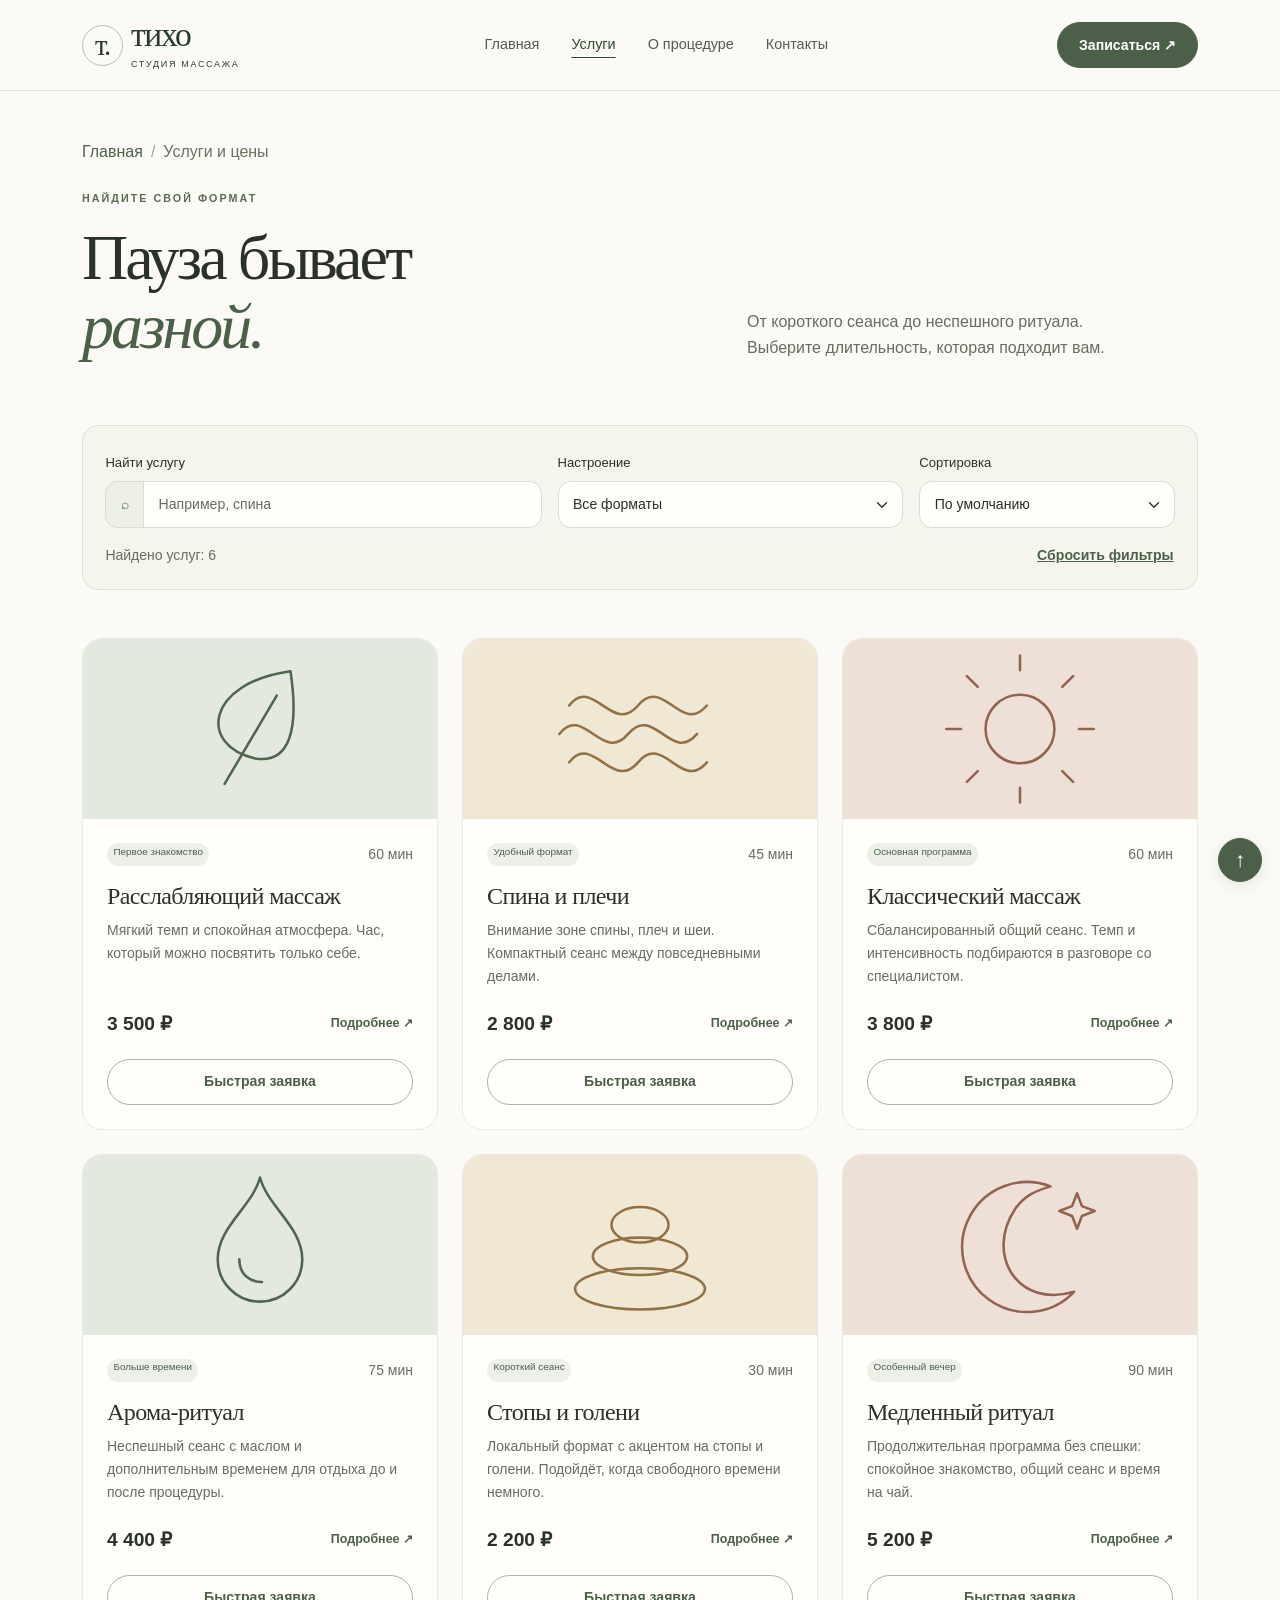
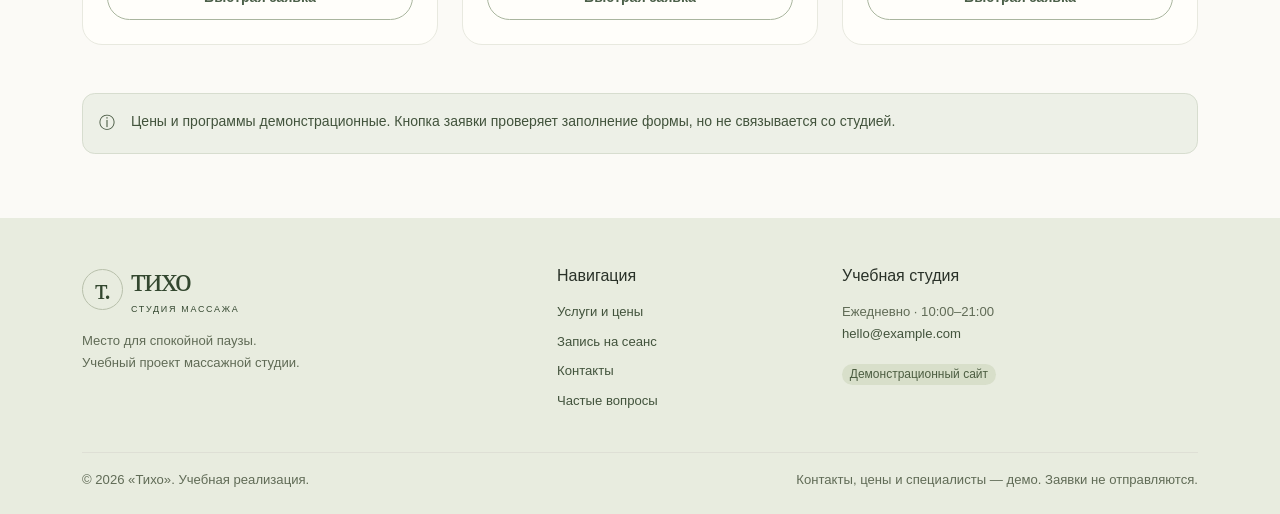
==== catalog.html @ 3da728df "first" ====
<!doctype html>
<html lang="ru" data-bs-theme="light">
  <head>
    <meta charset="utf-8">
    <meta name="viewport" content="width=device-width, initial-scale=1">
    <meta
      name="description"
      content="Каталог массажной студии Тихо: шесть программ, поиск, фильтрация и сортировка по цене и продолжительности."
    >
    <meta name="theme-color" content="#4c6049">
    <title>Услуги и цены — Тихо</title>
    <link rel="icon" href="images/favicon.svg" type="image/svg+xml">
    <link rel="stylesheet" href="vendor/bootstrap/css/bootstrap.min.css">
    <link rel="stylesheet" href="css/custom.css">
    <script src="vendor/bootstrap/js/bootstrap.bundle.min.js" defer></script>
    <script src="js/data.js" defer></script>
    <script src="js/main.js" defer></script>
  </head>
  <body id="top">
    <a class="visually-hidden-focusable skip-link" href="#main">Перейти к содержимому</a>
    <header class="site-header sticky-top">
      <nav class="navbar navbar-expand-lg py-3" aria-label="Основная навигация">
        <div class="container">
          <a
            class="navbar-brand d-flex align-items-center gap-2"
            href="index.html"
            aria-label="Тихо — главная"
          >
            <span class="brand-mark" aria-hidden="true">т.</span><span>тихо<span class="brand-subtitle">студия массажа</span></span>
          </a>
          <button
            class="navbar-toggler"
            type="button"
            data-bs-toggle="collapse"
            data-bs-target="#mainNav"
            aria-controls="mainNav"
            aria-expanded="false"
            aria-label="Открыть меню"
          >
            <span class="navbar-toggler-icon"></span>
          </button>
          <div class="collapse navbar-collapse" id="mainNav">
            <ul class="navbar-nav mx-lg-auto gap-lg-3">
              <li class="nav-item">
                <a class="nav-link" href="index.html">Главная</a>
              </li>
              <li class="nav-item">
                <a class="nav-link active" href="catalog.html" aria-current="page">Услуги</a>
              </li>
              <li class="nav-item">
                <a class="nav-link" href="product.html">О процедуре</a>
              </li>
              <li class="nav-item">
                <a class="nav-link" href="contacts.html">Контакты</a>
              </li>
            </ul>
            <a class="btn btn-primary mt-3 mt-lg-0" href="order.html">
              Записаться <span aria-hidden="true">↗</span>
            </a>
          </div>
        </div>
      </nav>
    </header>
    <main id="main">
      <section class="page-intro">
        <div class="container">
          <nav aria-label="Хлебные крошки">
            <ol class="breadcrumb small mb-4">
              <li class="breadcrumb-item">
                <a href="index.html">Главная</a>
              </li>
              <li class="breadcrumb-item active" aria-current="page">Услуги и цены</li>
            </ol>
          </nav>
          <p class="eyebrow">Найдите свой формат</p>
          <div class="row g-4 align-items-end">
            <div class="col-12 col-lg-7">
              <h1 class="editorial-title display-3">Пауза бывает<br><em>разной.</em></h1>
            </div>
            <div class="col-12 col-lg-5">
              <p class="text-body-secondary mb-2">
                От короткого сеанса до неспешного ритуала.<br>Выберите длительность, которая подходит вам.
              </p>
            </div>
          </div>
        </div>
      </section>
      <section class="pb-5">
        <div class="container">
          <div class="catalog-toolbar mb-5">
            <div class="row g-3 align-items-end">
              <div class="col-12 col-lg-5">
                <label for="serviceSearch" class="form-label small">Найти услугу</label>
                <div class="input-group">
                  <span class="input-group-text" aria-hidden="true">⌕</span>
                  <input
                    type="search"
                    class="form-control"
                    id="serviceSearch"
                    placeholder="Например, спина"
                    autocomplete="off"
                  >
                </div>
              </div>
              <div class="col-12 col-md-7 col-lg-4">
                <label for="categoryFilter" class="form-label small">Настроение</label>
                <select class="form-select" id="categoryFilter">
                  <option value="all">Все форматы</option>
                  <option value="relax">Для отдыха</option>
                  <option value="office">После рабочего дня</option>
                  <option value="active">В своём ритме</option>
                </select>
              </div>
              <div class="col-12 col-md-5 col-lg-3">
                <label for="sortServices" class="form-label small">Сортировка</label>
                <select class="form-select" id="sortServices">
                  <option value="default">По умолчанию</option>
                  <option value="price">Сначала дешевле</option>
                  <option value="duration">Сначала короче</option>
                </select>
              </div>
            </div>
            <div class="d-flex justify-content-between align-items-center gap-3 mt-3">
              <p class="small text-body-secondary mb-0" id="serviceCount" role="status">Найдено услуг: 6</p>
              <button class="btn btn-link btn-sm p-0" id="resetFilters" type="button">
                Сбросить фильтры
              </button>
            </div>
          </div>
          <h2 class="visually-hidden">Каталог услуг</h2>
          <div class="row g-4" id="serviceGrid">
            <div
              class="col-12 col-md-6 col-lg-4 service-item"
              data-category="relax"
              data-service-id="relax"
            >
              <article class="card service-card h-100">
                <a
                  class="service-image-link"
                  href="product.html?service=relax"
                  tabindex="-1"
                  aria-hidden="true"
                >
                  <img
                    class="card-img-top service-image"
                    src="images/relax.svg"
                    alt=""
                    width="240"
                    height="200"
                    loading="lazy"
                  >
                </a>
                <div class="card-body d-flex flex-column p-4">
                  <div class="d-flex justify-content-between gap-2 mb-3">
                    <span class="badge rounded-pill badge-soft">Первое знакомство</span><span class="small text-body-secondary">60 мин</span>
                  </div>
                  <h3 class="card-title h4">Расслабляющий массаж</h3>
                  <p class="card-text text-body-secondary small flex-grow-1">
                    Мягкий темп и спокойная атмосфера. Час, который можно посвятить только себе.
                  </p>
                  <div class="d-flex align-items-center justify-content-between gap-2 mt-2">
                    <span class="price">3 500 ₽</span>
                    <a class="service-more" href="product.html?service=relax">
                      Подробнее <span aria-hidden="true">↗</span><span class="visually-hidden">: Расслабляющий массаж</span>
                    </a>
                  </div>
                  <button
                    class="btn btn-outline-primary mt-4 w-100"
                    data-bs-toggle="modal"
                    data-bs-target="#quickBookingModal"
                    data-service="relax"
                    type="button"
                  >
                    Быстрая заявка
                  </button>
                </div>
              </article>
            </div>
            <div
              class="col-12 col-md-6 col-lg-4 service-item"
              data-category="office"
              data-service-id="back"
            >
              <article class="card service-card h-100">
                <a
                  class="service-image-link"
                  href="product.html?service=back"
                  tabindex="-1"
                  aria-hidden="true"
                >
                  <img
                    class="card-img-top service-image"
                    src="images/back.svg"
                    alt=""
                    width="240"
                    height="200"
                    loading="lazy"
                  >
                </a>
                <div class="card-body d-flex flex-column p-4">
                  <div class="d-flex justify-content-between gap-2 mb-3">
                    <span class="badge rounded-pill badge-soft">Удобный формат</span><span class="small text-body-secondary">45 мин</span>
                  </div>
                  <h3 class="card-title h4">Спина и плечи</h3>
                  <p class="card-text text-body-secondary small flex-grow-1">
                    Внимание зоне спины, плеч и шеи. Компактный сеанс между повседневными делами.
                  </p>
                  <div class="d-flex align-items-center justify-content-between gap-2 mt-2">
                    <span class="price">2 800 ₽</span>
                    <a class="service-more" href="product.html?service=back">
                      Подробнее <span aria-hidden="true">↗</span><span class="visually-hidden">: Спина и плечи</span>
                    </a>
                  </div>
                  <button
                    class="btn btn-outline-primary mt-4 w-100"
                    data-bs-toggle="modal"
                    data-bs-target="#quickBookingModal"
                    data-service="back"
                    type="button"
                  >
                    Быстрая заявка
                  </button>
                </div>
              </article>
            </div>
            <div
              class="col-12 col-md-6 col-lg-4 service-item"
              data-category="active"
              data-service-id="classic"
            >
              <article class="card service-card h-100">
                <a
                  class="service-image-link"
                  href="product.html?service=classic"
                  tabindex="-1"
                  aria-hidden="true"
                >
                  <img
                    class="card-img-top service-image"
                    src="images/classic.svg"
                    alt=""
                    width="240"
                    height="200"
                    loading="lazy"
                  >
                </a>
                <div class="card-body d-flex flex-column p-4">
                  <div class="d-flex justify-content-between gap-2 mb-3">
                    <span class="badge rounded-pill badge-soft">Основная программа</span><span class="small text-body-secondary">60 мин</span>
                  </div>
                  <h3 class="card-title h4">Классический массаж</h3>
                  <p class="card-text text-body-secondary small flex-grow-1">
                    Сбалансированный общий сеанс. Темп и интенсивность подбираются в разговоре со
                    специалистом.
                  </p>
                  <div class="d-flex align-items-center justify-content-between gap-2 mt-2">
                    <span class="price">3 800 ₽</span>
                    <a class="service-more" href="product.html?service=classic">
                      Подробнее <span aria-hidden="true">↗</span><span class="visually-hidden">: Классический массаж</span>
                    </a>
                  </div>
                  <button
                    class="btn btn-outline-primary mt-4 w-100"
                    data-bs-toggle="modal"
                    data-bs-target="#quickBookingModal"
                    data-service="classic"
                    type="button"
                  >
                    Быстрая заявка
                  </button>
                </div>
              </article>
            </div>
            <div
              class="col-12 col-md-6 col-lg-4 service-item"
              data-category="relax"
              data-service-id="aroma"
            >
              <article class="card service-card h-100">
                <a
                  class="service-image-link"
                  href="product.html?service=aroma"
                  tabindex="-1"
                  aria-hidden="true"
                >
                  <img
                    class="card-img-top service-image"
                    src="images/aroma.svg"
                    alt=""
                    width="240"
                    height="200"
                    loading="lazy"
                  >
                </a>
                <div class="card-body d-flex flex-column p-4">
                  <div class="d-flex justify-content-between gap-2 mb-3">
                    <span class="badge rounded-pill badge-soft">Больше времени</span><span class="small text-body-secondary">75 мин</span>
                  </div>
                  <h3 class="card-title h4">Арома-ритуал</h3>
                  <p class="card-text text-body-secondary small flex-grow-1">
                    Неспешный сеанс с маслом и дополнительным временем для отдыха до и после процедуры.
                  </p>
                  <div class="d-flex align-items-center justify-content-between gap-2 mt-2">
                    <span class="price">4 400 ₽</span>
                    <a class="service-more" href="product.html?service=aroma">
                      Подробнее <span aria-hidden="true">↗</span><span class="visually-hidden">: Арома-ритуал</span>
                    </a>
                  </div>
                  <button
                    class="btn btn-outline-primary mt-4 w-100"
                    data-bs-toggle="modal"
                    data-bs-target="#quickBookingModal"
                    data-service="aroma"
                    type="button"
                  >
                    Быстрая заявка
                  </button>
                </div>
              </article>
            </div>
            <div
              class="col-12 col-md-6 col-lg-4 service-item"
              data-category="active"
              data-service-id="feet"
            >
              <article class="card service-card h-100">
                <a
                  class="service-image-link"
                  href="product.html?service=feet"
                  tabindex="-1"
                  aria-hidden="true"
                >
                  <img
                    class="card-img-top service-image"
                    src="images/feet.svg"
                    alt=""
                    width="240"
                    height="200"
                    loading="lazy"
                  >
                </a>
                <div class="card-body d-flex flex-column p-4">
                  <div class="d-flex justify-content-between gap-2 mb-3">
                    <span class="badge rounded-pill badge-soft">Короткий сеанс</span><span class="small text-body-secondary">30 мин</span>
                  </div>
                  <h3 class="card-title h4">Стопы и голени</h3>
                  <p class="card-text text-body-secondary small flex-grow-1">
                    Локальный формат с акцентом на стопы и голени. Подойдёт, когда свободного времени
                    немного.
                  </p>
                  <div class="d-flex align-items-center justify-content-between gap-2 mt-2">
                    <span class="price">2 200 ₽</span>
                    <a class="service-more" href="product.html?service=feet">
                      Подробнее <span aria-hidden="true">↗</span><span class="visually-hidden">: Стопы и голени</span>
                    </a>
                  </div>
                  <button
                    class="btn btn-outline-primary mt-4 w-100"
                    data-bs-toggle="modal"
                    data-bs-target="#quickBookingModal"
                    data-service="feet"
                    type="button"
                  >
                    Быстрая заявка
                  </button>
                </div>
              </article>
            </div>
            <div
              class="col-12 col-md-6 col-lg-4 service-item"
              data-category="relax"
              data-service-id="slow"
            >
              <article class="card service-card h-100">
                <a
                  class="service-image-link"
                  href="product.html?service=slow"
                  tabindex="-1"
                  aria-hidden="true"
                >
                  <img
                    class="card-img-top service-image"
                    src="images/slow.svg"
                    alt=""
                    width="240"
                    height="200"
                    loading="lazy"
                  >
                </a>
                <div class="card-body d-flex flex-column p-4">
                  <div class="d-flex justify-content-between gap-2 mb-3">
                    <span class="badge rounded-pill badge-soft">Особенный вечер</span><span class="small text-body-secondary">90 мин</span>
                  </div>
                  <h3 class="card-title h4">Медленный ритуал</h3>
                  <p class="card-text text-body-secondary small flex-grow-1">
                    Продолжительная программа без спешки: спокойное знакомство, общий сеанс и время на
                    чай.
                  </p>
                  <div class="d-flex align-items-center justify-content-between gap-2 mt-2">
                    <span class="price">5 200 ₽</span>
                    <a class="service-more" href="product.html?service=slow">
                      Подробнее <span aria-hidden="true">↗</span><span class="visually-hidden">: Медленный ритуал</span>
                    </a>
                  </div>
                  <button
                    class="btn btn-outline-primary mt-4 w-100"
                    data-bs-toggle="modal"
                    data-bs-target="#quickBookingModal"
                    data-service="slow"
                    type="button"
                  >
                    Быстрая заявка
                  </button>
                </div>
              </article>
            </div>
          </div>
          <div class="alert alert-light border mt-4" id="emptyResults" role="status" hidden>
            По вашему запросу ничего не найдено. Попробуйте другое название или сбросьте фильтры.
          </div>
          <div class="alert alert-info d-flex gap-3 mt-5 align-items-start" role="note">
            <span aria-hidden="true">ⓘ</span>
            <p class="mb-0 small">
              Цены и программы демонстрационные. Кнопка заявки проверяет заполнение формы, но не
              связывается со студией.
            </p>
          </div>
        </div>
      </section>
    </main>
    <footer class="site-footer pt-5 pb-4">
      <div class="container">
        <div class="row g-4 pb-4">
          <div class="col-12 col-lg-5">
            <a
              class="footer-brand d-inline-flex gap-2 align-items-center text-decoration-none"
              href="index.html"
            >
              <span class="brand-mark" aria-hidden="true">т.</span><span>тихо<span class="brand-subtitle">студия массажа</span></span>
            </a>
            <p class="mt-3 mb-0 footer-note">
              Место для спокойной паузы.<br>Учебный проект массажной студии.
            </p>
          </div>
          <div class="col-6 col-lg-3">
            <h2 class="h6 mb-3">Навигация</h2>
            <ul class="list-unstyled footer-links">
              <li>
                <a href="catalog.html">Услуги и цены</a>
              </li>
              <li>
                <a href="order.html">Запись на сеанс</a>
              </li>
              <li>
                <a href="contacts.html">Контакты</a>
              </li>
              <li>
                <a href="index.html#faq">Частые вопросы</a>
              </li>
            </ul>
          </div>
          <div class="col-6 col-lg-4">
            <h2 class="h6 mb-3">Учебная студия</h2>
            <p class="footer-note">
              Ежедневно · 10:00–21:00
              <br>
              <a href="mailto:hello@example.com">hello@example.com</a>
            </p>
            <span class="badge rounded-pill footer-badge">Демонстрационный сайт</span>
          </div>
        </div>
        <div class="border-top pt-3 d-flex flex-wrap gap-2 justify-content-between small footer-note">
          <span>© 2026 «Тихо». Учебная реализация.</span><span>Контакты, цены и специалисты — демо. Заявки не отправляются.</span>
        </div>
      </div>
    </footer>
    <a
      class="back-to-top btn btn-primary rounded-circle"
      href="#top"
      aria-label="Вернуться наверх"
      title="Наверх"
    >
      <span aria-hidden="true">↑</span>
    </a>
    <div
      class="modal fade"
      id="quickBookingModal"
      tabindex="-1"
      aria-labelledby="quickModalTitle"
      aria-hidden="true"
    >
      <div class="modal-dialog modal-dialog-centered">
        <div class="modal-content">
          <div class="modal-header border-0 pb-0">
            <div>
              <p class="eyebrow mb-2">Первый шаг</p>
              <h2 class="modal-title fs-3" id="quickModalTitle">Быстрая заявка</h2>
            </div>
            <button type="button" class="btn-close" data-bs-dismiss="modal" aria-label="Закрыть"></button>
          </div>
          <div class="modal-body p-4">
            <p class="text-body-secondary small">
              Учебная форма. Данные проверяются только в браузере и не отправляются.
            </p>
            <form id="quickForm" novalidate>
              <div class="mb-3">
                <label class="form-label" for="quickService">Услуга</label>
                <select class="form-select" id="quickService" name="service" required>
                  <option value="">Выберите услугу</option>
                  <option value="relax">Расслабляющий массаж · 60 мин</option>
                  <option value="back">Спина и плечи · 45 мин</option>
                  <option value="classic">Классический массаж · 60 мин</option>
                  <option value="aroma">Арома-ритуал · 75 мин</option>
                  <option value="feet">Стопы и голени · 30 мин</option>
                  <option value="slow">Медленный ритуал · 90 мин</option>
                </select>
                <div class="invalid-feedback">Выберите услугу.</div>
              </div>
              <div class="mb-3">
                <label class="form-label" for="quickName">Ваше имя</label>
                <input
                  class="form-control"
                  id="quickName"
                  name="name"
                  autocomplete="given-name"
                  minlength="2"
                  maxlength="60"
                  required
                >
                <div class="invalid-feedback">Введите имя от двух символов.</div>
              </div>
              <div class="mb-3">
                <label class="form-label" for="quickPhone">Телефон</label>
                <div class="input-group has-validation">
                  <span class="input-group-text" id="quickPhonePrefix">+7</span>
                  <input
                    class="form-control"
                    id="quickPhone"
                    name="phone"
                    type="tel"
                    inputmode="tel"
                    autocomplete="tel-national"
                    pattern="[0-9 ()-]{10,20}"
                    placeholder="900 123-45-67"
                    aria-describedby="quickPhonePrefix quickPhoneHint"
                    required
                  >
                  <div class="invalid-feedback">Введите 10 цифр номера после +7.</div>
                </div>
                <div class="form-text" id="quickPhoneHint">Можно вводить пробелы, скобки и дефисы.</div>
              </div>
              <div class="form-check mb-4">
                <input
                  class="form-check-input"
                  id="quickAgree"
                  name="agreement"
                  type="checkbox"
                  required
                >
                <label class="form-check-label small" for="quickAgree">
                  Согласен с проверкой данных в учебной форме
                </label>
                <div class="invalid-feedback">Подтвердите согласие.</div>
              </div>
              <button class="btn btn-primary w-100" type="submit">
                Проверить заявку <span aria-hidden="true">↗</span>
              </button>
              <a class="d-block text-center mt-3 small" id="fullBookingLink" href="order.html">
                Выбрать дату и специалиста
              </a>
              <div class="alert alert-success mt-3 mb-0" id="quickSuccess" role="status" hidden></div>
            </form>
          </div>
        </div>
      </div>
    </div>
  </body>
</html>
---- css/custom.css ----
/* Палитра и фирменное оформление. Сетка и поведение компонентов — Bootstrap. */
:root {
  --bs-body-bg: #fbfaf6;
  --bs-body-color: #293128;
  --bs-secondary-color: #666e60;
  --bs-border-color: #dedfd5;
  --bs-link-color: #4c6049;
  --bs-link-color-rgb: 76, 96, 73;
  --bs-link-hover-color: #33472f;
  --bs-link-hover-color-rgb: 51, 71, 47;
  --bs-primary: #4c6049;
  --bs-primary-rgb: 76, 96, 73;
  --bs-border-radius: .8rem;
  --bs-border-radius-lg: 1.25rem;
  --studio-sage: #4c6049;
  --studio-dark: #293b2a;
  --studio-soft: #edf0e7;
  --studio-gold: #b09265;
}
html { scroll-behavior: smooth; }
body { font-family: Arial, Helvetica, sans-serif; line-height: 1.65; }
[hidden] { display: none !important; }
:focus-visible { outline: 3px solid #8d733f; outline-offset: 4px; }
section[id], main[id] { scroll-margin-top: 110px; }
.skip-link { position: fixed; left: 1rem; top: 1rem; z-index: 1100; padding: .7rem 1rem; background: white; }
.site-header { background: rgba(251, 250, 246, .97); border-bottom: 1px solid var(--bs-border-color); }
.navbar { --bs-navbar-active-color: #33472f; --bs-navbar-hover-color: #4c6049; }
.navbar-brand, .footer-brand { color: var(--studio-dark); font: 2.1rem/.85 Georgia, serif; letter-spacing: -.04em; }
.brand-mark { display: grid; place-items: center; width: 41px; height: 41px; border: 1px solid #b8c0ab; border-radius: 50%; font: 1.8rem Georgia, serif; }
.brand-subtitle { display: block; margin-top: .6rem; font: .56rem Arial, sans-serif; letter-spacing: .19em; text-transform: uppercase; }
.navbar .nav-link { font-size: .9rem; font-weight: 500; }
.navbar .nav-link.active { text-decoration: underline; text-underline-offset: .5rem; }
.btn { --bs-btn-border-radius: 100rem; padding: .7rem 1.3rem; font-size: .88rem; font-weight: 600; }
.btn-lg { padding: .95rem 1.65rem; font-size: .95rem; }
.btn-primary {
  --bs-btn-bg: #4c6049; --bs-btn-border-color: #4c6049;
  --bs-btn-hover-bg: #33472f; --bs-btn-hover-border-color: #33472f;
  --bs-btn-active-bg: #293b2a; --bs-btn-active-border-color: #293b2a;
  --bs-btn-disabled-bg: #4c6049; --bs-btn-disabled-border-color: #4c6049;
  --bs-btn-focus-shadow-rgb: 76, 96, 73;
}
.btn-outline-primary {
  --bs-btn-color: #4c6049; --bs-btn-border-color: #a9b59e;
  --bs-btn-hover-color: #fff; --bs-btn-hover-bg: #4c6049; --bs-btn-hover-border-color: #4c6049;
  --bs-btn-active-color: #fff; --bs-btn-active-bg: #33472f; --bs-btn-active-border-color: #33472f;
  --bs-btn-disabled-color: #4c6049; --bs-btn-disabled-border-color: #a9b59e;
  --bs-btn-focus-shadow-rgb: 76, 96, 73;
}
.btn-link { --bs-btn-color: #4c6049; --bs-btn-hover-color: #33472f; }
.editorial-title { font-family: Georgia, 'Times New Roman', serif; font-weight: 400; line-height: 1.08; letter-spacing: -.045em; }
.editorial-title em { color: var(--studio-sage); font-weight: 400; }
.eyebrow { color: #596b51; font-size: .67rem; font-weight: 700; letter-spacing: .19em; text-transform: uppercase; }
.tiny-leaf { display: inline-block; margin-right: .5rem; font-size: 1rem; color: var(--studio-gold); }
.hero-section { padding: 4.5rem 0 5rem; }
.hero-copy { font-size: 1rem; }
.hero-meta { font-size: .76rem; color: #666e60; }
.hero-meta span + span::before { content: '✳'; color: var(--studio-gold); margin-right: 1.5rem; }
.hero-image-wrap { position: relative; padding-left: 1.5rem; }
.studio-picture { display: block; width: 100%; height: 520px; object-fit: cover; object-position: 54% center; border-radius: 240px 240px 1.5rem 1.5rem; }
.image-caption { position: absolute; left: 0; bottom: 2rem; display: flex; align-items: center; gap: 1rem; padding: 1.1rem 1.5rem; border-radius: 1rem; background: #fbfaf6; box-shadow: 0 8px 28px #293b2a12; font-size: .8rem; }
.caption-symbol { font-size: 2rem; color: var(--studio-gold); }
.philosophy-strip { border-top: 1px solid var(--bs-border-color); border-bottom: 1px solid var(--bs-border-color); background: #f2f2eb; color: #5d6656; }
.section-space { padding: 5.5rem 0; }
.service-card { background: #fffefa; border: 1px solid #e8e9df; border-radius: 1.25rem; overflow: hidden; transition: transform .2s ease, box-shadow .2s ease; }
.service-card:hover { transform: translateY(-4px); box-shadow: 0 14px 32px #293b2a0c; }
.service-image-link { display: block; }
.service-image { width: 100%; height: 180px; object-fit: cover; }
.service-card .card-title { font-family: Georgia, serif; font-size: 1.5rem; letter-spacing: -.025em; }
.badge-soft { color: #4c6049; background: #edf0e7; font-size: .62rem; font-weight: 500; }
.price { font: 600 1.2rem Arial, sans-serif; white-space: nowrap; }
.service-more { color: #4c6049; font-size: .78rem; font-weight: 600; text-decoration: none; }
.service-more:hover { text-decoration: underline; text-underline-offset: .3rem; }
.about-section, .faq-section { background: var(--studio-soft); }
.value-row { display: flex; gap: 1.5rem; padding: 1rem 0; border-bottom: 1px solid #d7decd; }
.value-row > span { color: #7b885d; font-size: .8rem; padding-top: .2rem; }
.person-avatar { display: grid; place-items: center; width: 100%; aspect-ratio: 1.3; border-radius: 5rem 5rem 1rem 1rem; background: #ebe7dc; color: #7b806a; font: 2.5rem Georgia, serif; letter-spacing: -.08em; }
.team-person:nth-child(even) .person-avatar { background: #e6ebde; }
.accordion { --bs-accordion-bg: transparent; --bs-accordion-border-color: #d4ddc8; --bs-accordion-active-bg: transparent; --bs-accordion-active-color: #293b2a; --bs-accordion-btn-focus-box-shadow: 0 0 0 .2rem #4c60492b; }
.accordion-button { padding: 1.5rem .1rem; font-size: .95rem; }
.accordion-body { padding: 0 .1rem 1.5rem; font-size: .9rem; }
.booking-banner { background: #f0eade; border-radius: 1.5rem; }
.site-footer { background: #e8ecdf; }
.footer-brand { color: #33472f; }
.footer-note, .footer-links { color: #606b56; font-size: .82rem; }
.footer-links li + li { margin-top: .5rem; }
.footer-links a, .footer-note a { color: #42533c; text-decoration: none; }
.footer-links a:hover, .footer-note a:hover { text-decoration: underline; }
.footer-badge { background: #d8dfca; color: #4d5e42; font-weight: 400; }
.back-to-top { position: fixed; z-index: 1030; right: max(18px, env(safe-area-inset-right)); bottom: max(18px, env(safe-area-inset-bottom)); display: grid; place-items: center; width: 44px; height: 44px; padding: 0; font-size: 1.3rem; box-shadow: 0 4px 16px #293b2a1a; }
.page-intro { padding: 3rem 0 3.5rem; }
.breadcrumb { --bs-breadcrumb-divider-color: #9da690; --bs-breadcrumb-item-active-color: #68735e; }
.breadcrumb a { text-decoration: none; }
.catalog-toolbar { padding: 1.4rem; border: 1px solid var(--bs-border-color); border-radius: 1rem; background: #f5f5ee; }
.form-label { font-size: .82rem; font-weight: 500; }
.form-control, .form-select, .input-group-text { padding: .72rem .9rem; font-size: .88rem; }
.form-control, .form-select { background-color: #fffefa; border-color: #d7ddcf; }
.input-group-text { color: #5a6850; background: #edf0e7; border-color: #d7ddcf; }
.form-control:focus, .form-select:focus { border-color: #8e9f7e; box-shadow: 0 0 0 .2rem #4c604923; background-color: #fffefa; }
.form-check-input:checked { background-color: #4c6049; border-color: #4c6049; }
.form-check-input:focus { border-color: #8e9f7e; box-shadow: 0 0 0 .2rem #4c604923; }
.alert-info { --bs-alert-color: #42533c; --bs-alert-bg: #edf0e7; --bs-alert-border-color: #d7ddcf; }
.alert-light { --bs-alert-bg: #f6f5ee; --bs-alert-color: #626c59; }
.alert-success { --bs-alert-color: #2f4c32; --bs-alert-bg: #e4eddc; --bs-alert-border-color: #c7d7bd; }
.modal-content { border: 1px solid #dde2d4; border-radius: 1.4rem; background: #fbfaf6; }
.modal-header { padding: 1.5rem 1.5rem .5rem; }
.modal-title { font-family: Georgia, serif; }
.detail-image-wrap { position: relative; }
.detail-picture { display: block; width: 100%; height: 450px; object-fit: cover; object-position: 50% center; border-radius: 10rem 10rem 1.25rem 1.25rem; }
.detail-badge { position: absolute; left: 1.5rem; bottom: 1.5rem; background: #fffaf0; color: #4c6049; padding: .7rem 1rem; }
.detail-price { color: #3e5037; font-size: 1.7rem; }
.nav-tabs { --bs-nav-tabs-border-color: #d7ddcf; --bs-nav-tabs-link-active-bg: #fbfaf6; --bs-nav-tabs-link-active-color: #33472f; --bs-nav-link-color: #69755f; --bs-nav-link-hover-color: #33472f; }
.nav-tabs .nav-link { padding: .9rem 1.3rem; }
.session-steps { padding-left: 1.4rem; color: #59664f; }
.session-steps li { padding: .7rem 0; }
.table { --bs-table-bg: transparent; --bs-table-color: #293128; --bs-table-border-color: #d7ddcf; }
.table th, .table td { padding: 1rem; }
.booking-form { background: #fffefa; }
.booking-summary { position: sticky; top: 112px; border-radius: 1rem; background: #edf0e7; }
.summary-list > div { display: flex; justify-content: space-between; gap: 1rem; margin-bottom: 1rem; font-size: .82rem; }
.summary-list dt { font-weight: 400; color: #626c59; }
.summary-list dd { margin-bottom: 0; text-align: right; }
.contact-block { padding: 1.7rem; background: #f1f2e9; border-radius: 1rem; }
.contact-block a { overflow-wrap: anywhere; }
.hours-list > div { display: flex; flex-wrap: wrap; gap: .4rem 1.3rem; justify-content: space-between; padding: .8rem 0; border-bottom: 1px solid #d7ddcf; font-size: .85rem; }
.hours-list dt { font-weight: 400; }
.hours-list dd { margin-bottom: 0; white-space: nowrap; }
@media (min-width: 1200px) { .hero-section .display-2 { font-size: 5.2rem; } }
@media (max-width: 991.98px) {
  .hero-section { padding: 2.8rem 0 3.5rem; }
  .hero-image-wrap { padding-left: 0; max-width: 620px; margin-inline: auto; }
  .studio-picture { height: 460px; }
  .image-caption { left: 1rem; }
  .booking-summary { position: static; }
}
@media (max-width: 575.98px) {
  .section-space { padding: 3.5rem 0; }
  .studio-picture { height: 390px; }
  .editorial-title.display-2, .editorial-title.display-3 { font-size: 3.2rem; }
  .hero-meta { gap: 1rem !important; }
  .hero-meta span + span::before { margin-right: 1rem; }
  .detail-picture { height: 330px; }
  .page-intro { padding-top: 2rem; }
  .navbar-brand { font-size: 1.8rem; }
  .service-card .card-body { padding: 1.25rem !important; }
}
@media (prefers-reduced-motion: reduce) { html { scroll-behavior: auto; } .service-card { transition: none; } }
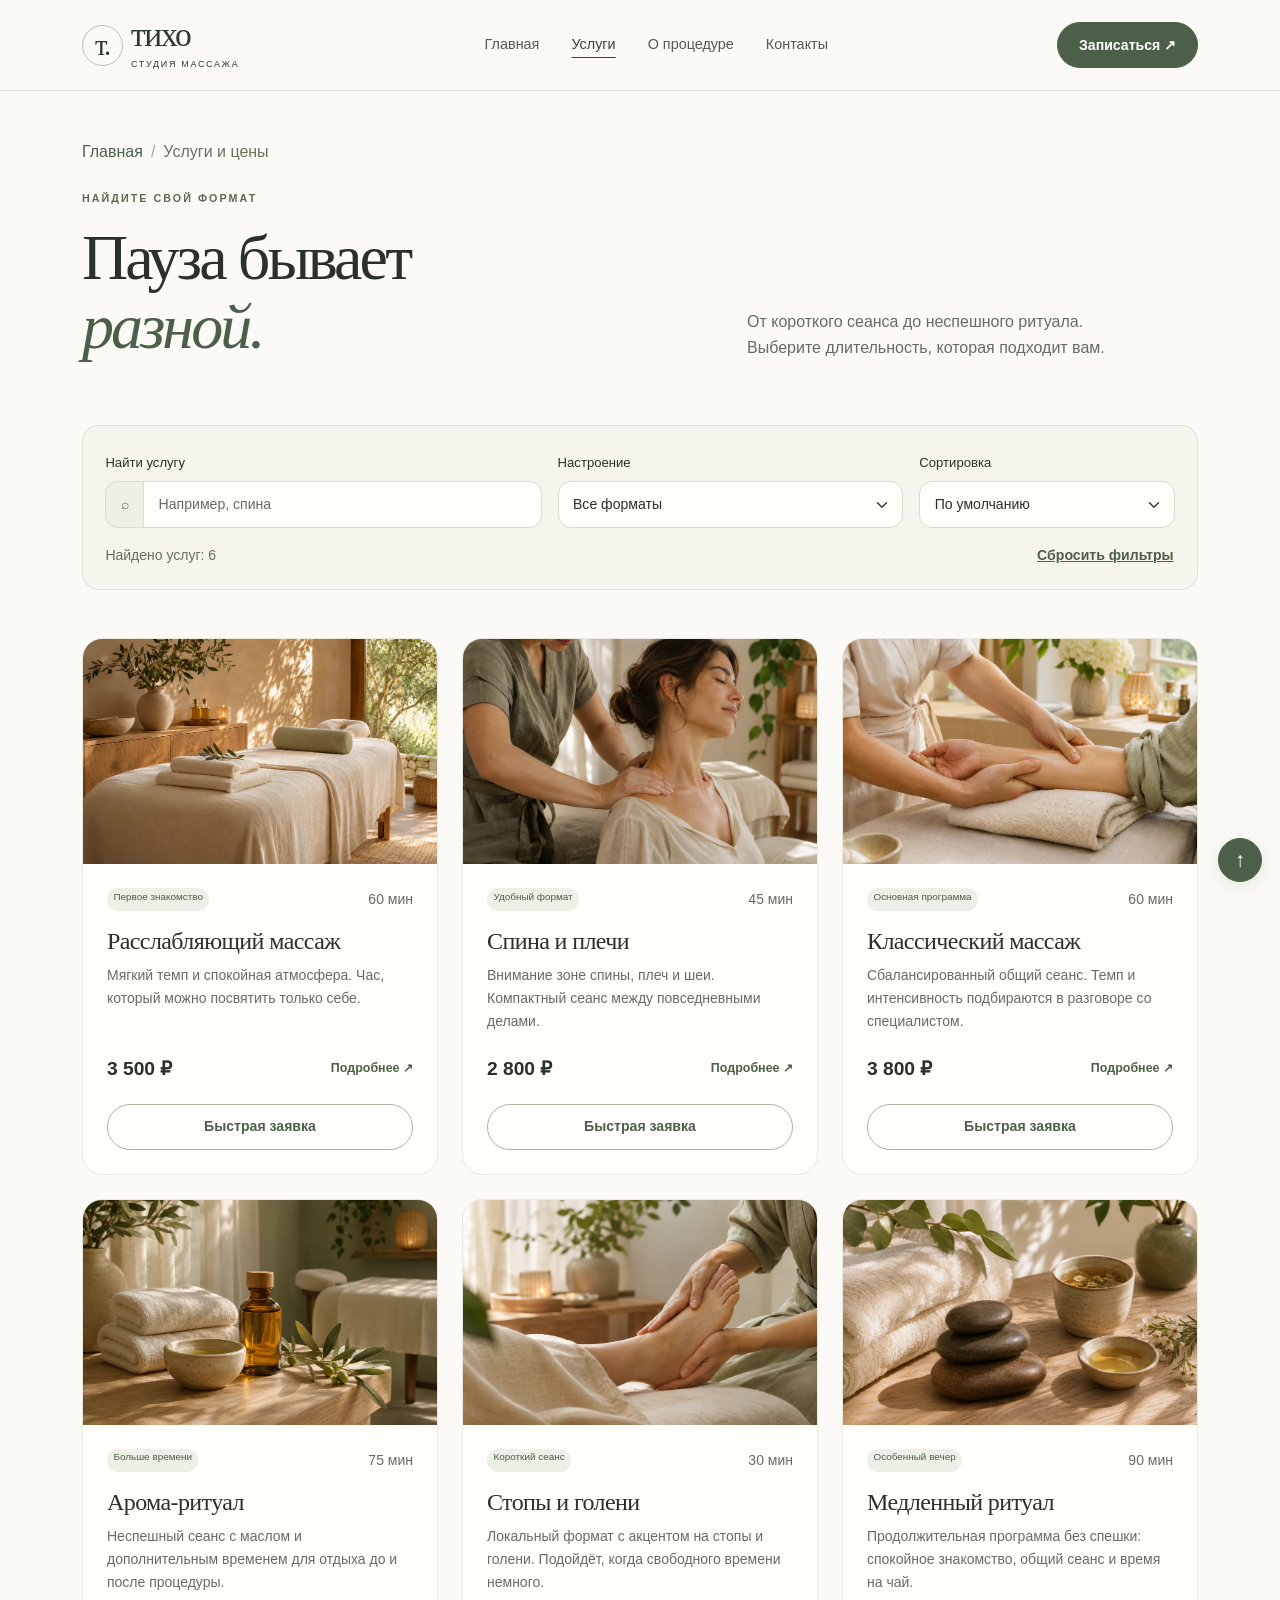
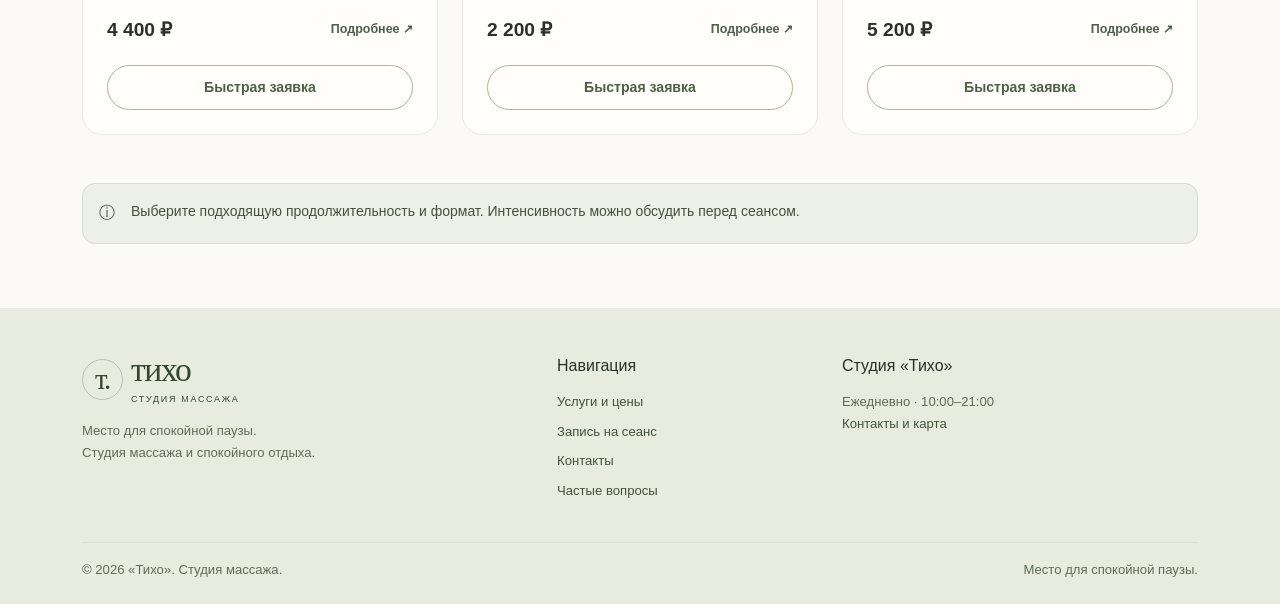
==== commit 5edd5dd3: "feat: add service and team photos, live map and clean public copy" ====
--- a/catalog.html
+++ b/catalog.html
@@ -143,10 +143,10 @@
                 >
                   <img
                     class="card-img-top service-image"
-                    src="images/relax.svg"
-                    alt=""
-                    width="240"
-                    height="200"
+                    src="images/relax.webp"
+                    alt="Светлая комната для расслабляющего сеанса массажа"
+                    width="960"
+                    height="640"
                     loading="lazy"
                   >
                 </a>
@@ -190,10 +190,10 @@
                 >
                   <img
                     class="card-img-top service-image"
-                    src="images/back.svg"
-                    alt=""
-                    width="240"
-                    height="200"
+                    src="images/back.webp"
+                    alt="Массаж шеи и плеч"
+                    width="960"
+                    height="640"
                     loading="lazy"
                   >
                 </a>
@@ -237,10 +237,10 @@
                 >
                   <img
                     class="card-img-top service-image"
-                    src="images/classic.svg"
-                    alt=""
-                    width="240"
-                    height="200"
+                    src="images/classic.webp"
+                    alt="Массаж кисти и предплечья"
+                    width="960"
+                    height="640"
                     loading="lazy"
                   >
                 </a>
@@ -285,10 +285,10 @@
                 >
                   <img
                     class="card-img-top service-image"
-                    src="images/aroma.svg"
-                    alt=""
-                    width="240"
-                    height="200"
+                    src="images/aroma.webp"
+                    alt="Масло, мягкие полотенца и ароматы для сеанса"
+                    width="960"
+                    height="640"
                     loading="lazy"
                   >
                 </a>
@@ -332,10 +332,10 @@
                 >
                   <img
                     class="card-img-top service-image"
-                    src="images/feet.svg"
-                    alt=""
-                    width="240"
-                    height="200"
+                    src="images/feet.webp"
+                    alt="Профессиональный массаж стоп и голеней"
+                    width="960"
+                    height="640"
                     loading="lazy"
                   >
                 </a>
@@ -380,10 +380,10 @@
                 >
                   <img
                     class="card-img-top service-image"
-                    src="images/slow.svg"
-                    alt=""
-                    width="240"
-                    height="200"
+                    src="images/slow.webp"
+                    alt="Массажные камни и чай для спокойного ритуала"
+                    width="960"
+                    height="640"
                     loading="lazy"
                   >
                 </a>
@@ -421,8 +421,8 @@
           <div class="alert alert-info d-flex gap-3 mt-5 align-items-start" role="note">
             <span aria-hidden="true">ⓘ</span>
             <p class="mb-0 small">
-              Цены и программы демонстрационные. Кнопка заявки проверяет заполнение формы, но не
-              связывается со студией.
+              Выберите подходящую продолжительность и формат. Интенсивность можно обсудить перед
+              сеансом.
             </p>
           </div>
         </div>
@@ -439,7 +439,7 @@
               <span class="brand-mark" aria-hidden="true">т.</span><span>тихо<span class="brand-subtitle">студия массажа</span></span>
             </a>
             <p class="mt-3 mb-0 footer-note">
-              Место для спокойной паузы.<br>Учебный проект массажной студии.
+              Место для спокойной паузы.<br>Студия массажа и спокойного отдыха.
             </p>
           </div>
           <div class="col-6 col-lg-3">
@@ -460,17 +460,16 @@
             </ul>
           </div>
           <div class="col-6 col-lg-4">
-            <h2 class="h6 mb-3">Учебная студия</h2>
+            <h2 class="h6 mb-3">Студия «Тихо»</h2>
             <p class="footer-note">
               Ежедневно · 10:00–21:00
               <br>
-              <a href="mailto:hello@example.com">hello@example.com</a>
+              <a href="contacts.html">Контакты и карта</a>
             </p>
-            <span class="badge rounded-pill footer-badge">Демонстрационный сайт</span>
           </div>
         </div>
         <div class="border-top pt-3 d-flex flex-wrap gap-2 justify-content-between small footer-note">
-          <span>© 2026 «Тихо». Учебная реализация.</span><span>Контакты, цены и специалисты — демо. Заявки не отправляются.</span>
+          <span>© 2026 «Тихо». Студия массажа.</span><span>Место для спокойной паузы.</span>
         </div>
       </div>
     </footer>
@@ -500,7 +499,7 @@
           </div>
           <div class="modal-body p-4">
             <p class="text-body-secondary small">
-              Учебная форма. Данные проверяются только в браузере и не отправляются.
+              Форма проверяет заполнение полей. Отправка заявки пока не подключена.
             </p>
             <form id="quickForm" novalidate>
               <div class="mb-3">
@@ -558,7 +557,7 @@
                   required
                 >
                 <label class="form-check-label small" for="quickAgree">
-                  Согласен с проверкой данных в учебной форме
+                  Подтверждаю корректность введённых данных
                 </label>
                 <div class="invalid-feedback">Подтвердите согласие.</div>
               </div>
--- a/css/custom.css
+++ b/css/custom.css
@@ -64,7 +64,7 @@
 .service-card { background: #fffefa; border: 1px solid #e8e9df; border-radius: 1.25rem; overflow: hidden; transition: transform .2s ease, box-shadow .2s ease; }
 .service-card:hover { transform: translateY(-4px); box-shadow: 0 14px 32px #293b2a0c; }
 .service-image-link { display: block; }
-.service-image { width: 100%; height: 180px; object-fit: cover; }
+.service-image { width: 100%; height: 225px; object-fit: cover; }
 .service-card .card-title { font-family: Georgia, serif; font-size: 1.5rem; letter-spacing: -.025em; }
 .badge-soft { color: #4c6049; background: #edf0e7; font-size: .62rem; font-weight: 500; }
 .price { font: 600 1.2rem Arial, sans-serif; white-space: nowrap; }
@@ -144,3 +144,10 @@
   .service-card .card-body { padding: 1.25rem !important; }
 }
 @media (prefers-reduced-motion: reduce) { html { scroll-behavior: auto; } .service-card { transition: none; } }
+
+/* Фотографии программ и специалистов. */
+.person-photo { display: block; width: 100%; aspect-ratio: 4 / 5; height: auto; object-fit: cover; object-position: center 24%; border-radius: 5rem 5rem 1rem 1rem; background: #ebe7dc; }
+.studio-map { display: block; width: 100%; height: 410px; border: 1px solid var(--bs-border-color); border-radius: 1rem; background: #edf0e7; }
+@media (max-width: 575.98px) { .studio-map { height: 320px; } .person-photo { max-height: 460px; } }
+
+.studio-map { z-index: 0; font-family: Arial, sans-serif; }
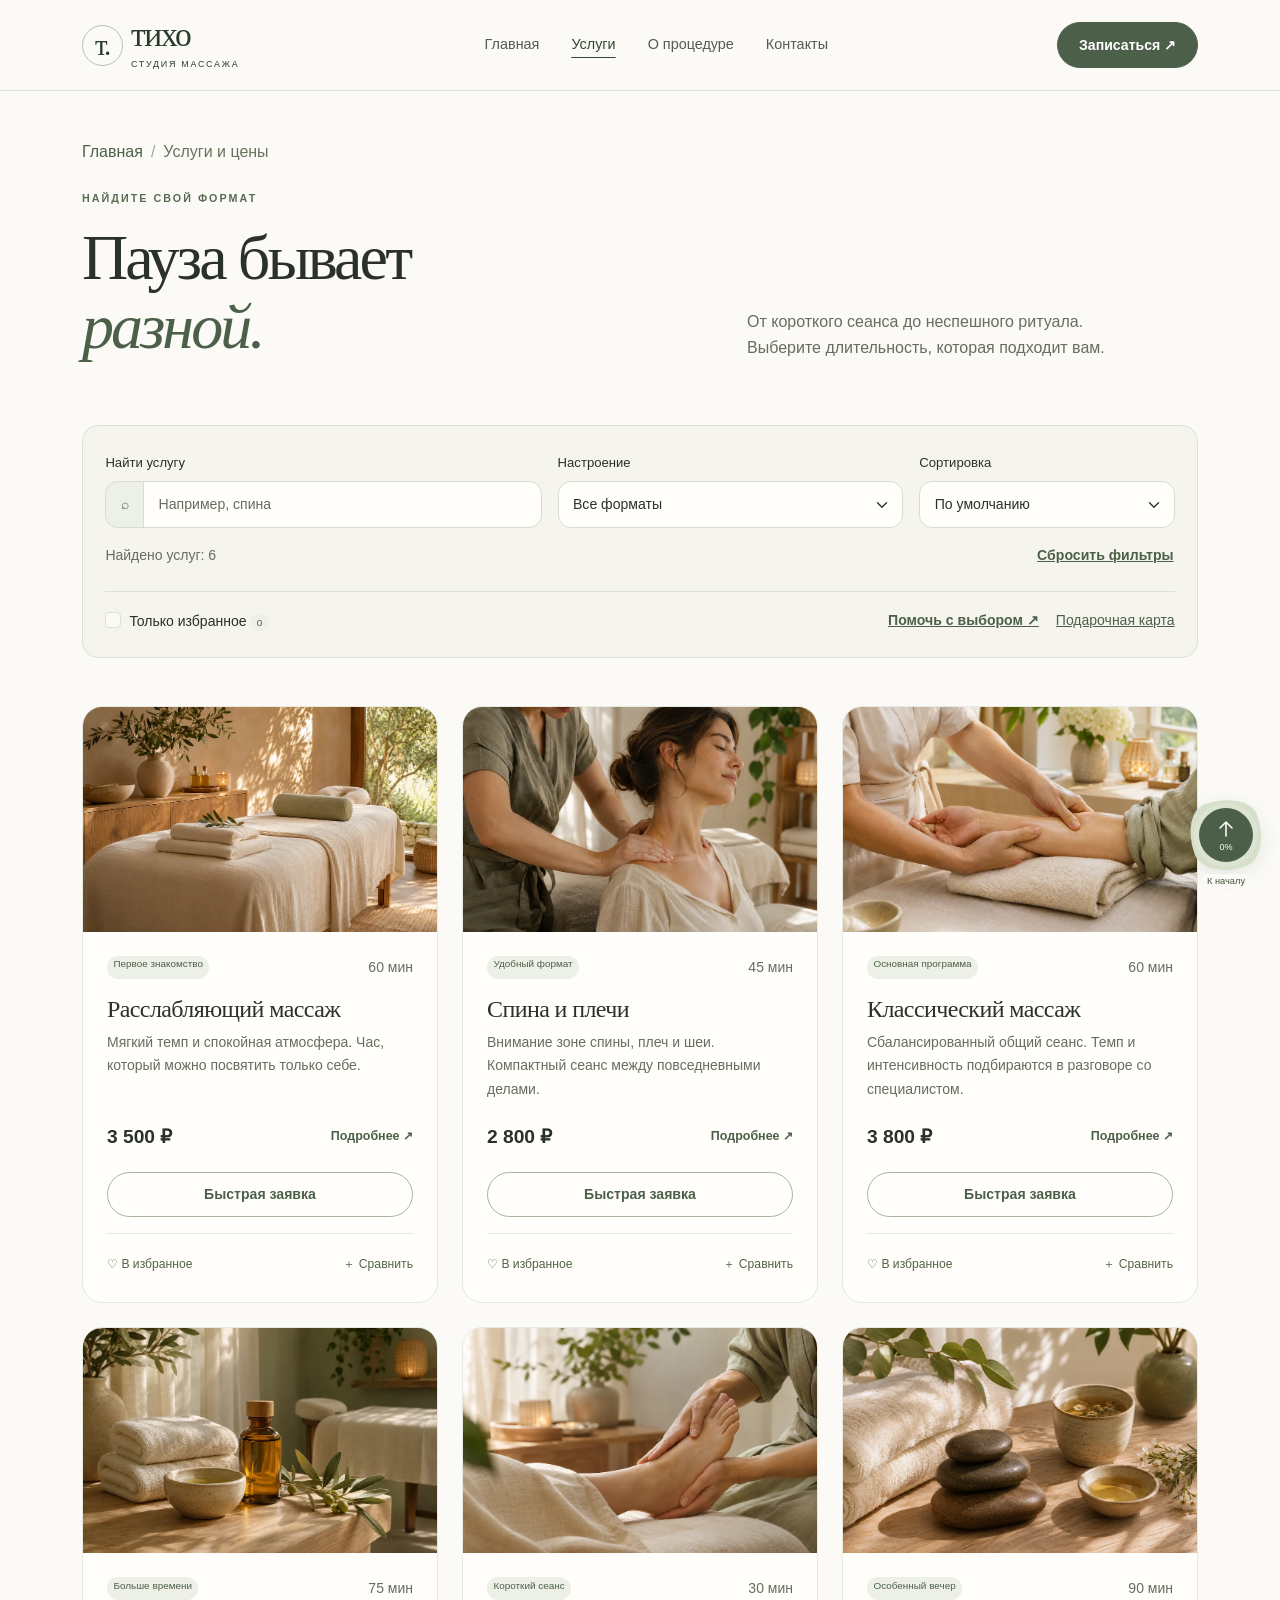
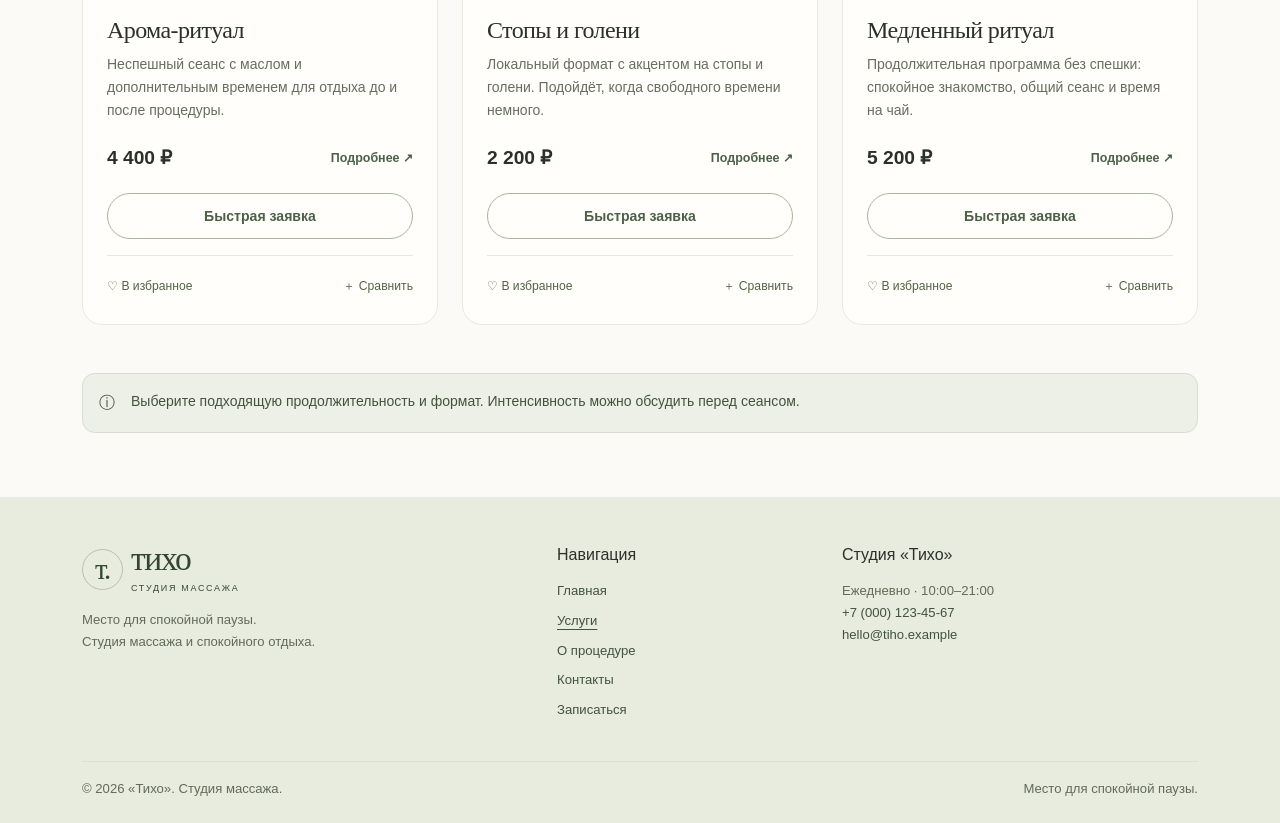
==== commit 81b2093a: "feat: add favorites, comparison, matching, gift cards and calendar export" ====
--- a/catalog.html
+++ b/catalog.html
@@ -126,6 +126,23 @@
                 Сбросить фильтры
               </button>
             </div>
+            <div class="catalog-extra d-flex flex-wrap gap-3 align-items-center mt-4 pt-3 border-top">
+              <div class="form-check mb-0">
+                <input class="form-check-input" type="checkbox" id="favoritesOnly">
+                <label class="form-check-label small" for="favoritesOnly">
+                  Только избранное <span class="favorite-count badge rounded-pill badge-soft">0</span>
+                </label>
+              </div>
+              <button
+                class="btn btn-link btn-sm p-0 ms-md-auto"
+                type="button"
+                data-bs-toggle="modal"
+                data-bs-target="#matchModal"
+              >
+                Помочь с выбором ↗
+              </button>
+              <a class="small" href="gifts.html">Подарочная карта</a>
+            </div>
           </div>
           <h2 class="visually-hidden">Каталог услуг</h2>
           <div class="row g-4" id="serviceGrid">
@@ -173,6 +190,25 @@
                   >
                     Быстрая заявка
                   </button>
+                  <div class="service-tools mt-3">
+                    <button
+                      class="service-tool"
+                      type="button"
+                      data-favorite="relax"
+                      aria-pressed="false"
+                      aria-label="Добавить в избранное"
+                    >
+                      <span aria-hidden="true">♡</span> В избранное
+                    </button>
+                    <button
+                      class="service-tool"
+                      type="button"
+                      data-compare="relax"
+                      aria-pressed="false"
+                    >
+                      ＋ Сравнить
+                    </button>
+                  </div>
                 </div>
               </article>
             </div>
@@ -220,6 +256,20 @@
                   >
                     Быстрая заявка
                   </button>
+                  <div class="service-tools mt-3">
+                    <button
+                      class="service-tool"
+                      type="button"
+                      data-favorite="back"
+                      aria-pressed="false"
+                      aria-label="Добавить в избранное"
+                    >
+                      <span aria-hidden="true">♡</span> В избранное
+                    </button>
+                    <button class="service-tool" type="button" data-compare="back" aria-pressed="false">
+                      ＋ Сравнить
+                    </button>
+                  </div>
                 </div>
               </article>
             </div>
@@ -268,6 +318,25 @@
                   >
                     Быстрая заявка
                   </button>
+                  <div class="service-tools mt-3">
+                    <button
+                      class="service-tool"
+                      type="button"
+                      data-favorite="classic"
+                      aria-pressed="false"
+                      aria-label="Добавить в избранное"
+                    >
+                      <span aria-hidden="true">♡</span> В избранное
+                    </button>
+                    <button
+                      class="service-tool"
+                      type="button"
+                      data-compare="classic"
+                      aria-pressed="false"
+                    >
+                      ＋ Сравнить
+                    </button>
+                  </div>
                 </div>
               </article>
             </div>
@@ -315,6 +384,25 @@
                   >
                     Быстрая заявка
                   </button>
+                  <div class="service-tools mt-3">
+                    <button
+                      class="service-tool"
+                      type="button"
+                      data-favorite="aroma"
+                      aria-pressed="false"
+                      aria-label="Добавить в избранное"
+                    >
+                      <span aria-hidden="true">♡</span> В избранное
+                    </button>
+                    <button
+                      class="service-tool"
+                      type="button"
+                      data-compare="aroma"
+                      aria-pressed="false"
+                    >
+                      ＋ Сравнить
+                    </button>
+                  </div>
                 </div>
               </article>
             </div>
@@ -363,6 +451,20 @@
                   >
                     Быстрая заявка
                   </button>
+                  <div class="service-tools mt-3">
+                    <button
+                      class="service-tool"
+                      type="button"
+                      data-favorite="feet"
+                      aria-pressed="false"
+                      aria-label="Добавить в избранное"
+                    >
+                      <span aria-hidden="true">♡</span> В избранное
+                    </button>
+                    <button class="service-tool" type="button" data-compare="feet" aria-pressed="false">
+                      ＋ Сравнить
+                    </button>
+                  </div>
                 </div>
               </article>
             </div>
@@ -411,6 +513,20 @@
                   >
                     Быстрая заявка
                   </button>
+                  <div class="service-tools mt-3">
+                    <button
+                      class="service-tool"
+                      type="button"
+                      data-favorite="slow"
+                      aria-pressed="false"
+                      aria-label="Добавить в избранное"
+                    >
+                      <span aria-hidden="true">♡</span> В избранное
+                    </button>
+                    <button class="service-tool" type="button" data-compare="slow" aria-pressed="false">
+                      ＋ Сравнить
+                    </button>
+                  </div>
                 </div>
               </article>
             </div>
@@ -446,25 +562,30 @@
             <h2 class="h6 mb-3">Навигация</h2>
             <ul class="list-unstyled footer-links">
               <li>
-                <a href="catalog.html">Услуги и цены</a>
+                <a href="index.html">Главная</a>
               </li>
               <li>
-                <a href="order.html">Запись на сеанс</a>
+                <a href="catalog.html" aria-current="page">Услуги</a>
+              </li>
+              <li>
+                <a href="product.html">О процедуре</a>
               </li>
               <li>
                 <a href="contacts.html">Контакты</a>
               </li>
               <li>
-                <a href="index.html#faq">Частые вопросы</a>
+                <a href="order.html">Записаться</a>
               </li>
             </ul>
           </div>
           <div class="col-6 col-lg-4">
             <h2 class="h6 mb-3">Студия «Тихо»</h2>
             <p class="footer-note">
-              Ежедневно · 10:00–21:00
+              <span>Ежедневно · 10:00–21:00</span>
               <br>
-              <a href="contacts.html">Контакты и карта</a>
+              <a href="tel:+70001234567">+7 (000) 123-45-67</a>
+              <br>
+              <a href="mailto:hello@tiho.example">hello@tiho.example</a>
             </p>
           </div>
         </div>
@@ -474,12 +595,12 @@
       </div>
     </footer>
     <a
-      class="back-to-top btn btn-primary rounded-circle"
+      class="back-to-top scroll-flower"
       href="#top"
       aria-label="Вернуться наверх"
-      title="Наверх"
+      title="Вернуться к началу"
     >
-      <span aria-hidden="true">↑</span>
+      <span class="scroll-flower-core"><svg viewbox="0 0 24 24" width="24" height="24" fill="none" stroke="currentColor" stroke-width="1.6" aria-hidden="true"><path d="M12 19V5m-6 6 6-6 6 6" stroke-linecap="round" stroke-linejoin="round"></path></svg><span class="scroll-percent" aria-hidden="true">0%</span></span><span class="scroll-flower-label" aria-hidden="true">К началу</span>
     </a>
     <div
       class="modal fade"
@@ -573,5 +694,126 @@
         </div>
       </div>
     </div>
+    <div class="feature-announcement" id="featureAnnouncement" role="status" aria-live="polite"></div>
+    <div class="compare-dock" id="compareDock" hidden>
+      <span><span id="compareCount">0</span> / 3 программы</span>
+      <button
+        type="button"
+        class="btn btn-primary btn-sm"
+        data-bs-toggle="offcanvas"
+        data-bs-target="#comparePanel"
+        aria-controls="comparePanel"
+      >
+        Сравнить ↗
+      </button>
+    </div>
+    <div
+      class="offcanvas offcanvas-bottom compare-panel"
+      tabindex="-1"
+      id="comparePanel"
+      aria-labelledby="compareTitle"
+    >
+      <div class="offcanvas-header container">
+        <div>
+          <p class="eyebrow mb-1">Решение без спешки</p>
+          <h2 class="offcanvas-title h3" id="compareTitle">Сравните ваши программы</h2>
+        </div>
+        <button
+          type="button"
+          class="btn-close"
+          data-bs-dismiss="offcanvas"
+          aria-label="Закрыть сравнение"
+        >
+        </button>
+      </div>
+      <div class="offcanvas-body container">
+        <p class="small text-body-secondary">
+          Добавьте до трёх программ. Здесь можно сравнить продолжительность, стоимость и формат.
+        </p>
+        <div id="compareContent"></div>
+        <button id="clearCompare" class="btn btn-link ps-0" type="button">Очистить сравнение</button>
+      </div>
+    </div>
+    <div
+      class="modal fade"
+      id="matchModal"
+      tabindex="-1"
+      aria-labelledby="matchTitle"
+      aria-describedby="matchNote"
+    >
+      <div class="modal-dialog modal-dialog-centered modal-lg">
+        <div class="modal-content">
+          <div class="modal-header">
+            <div>
+              <p class="eyebrow mb-2">Ваш ритм</p>
+              <h2 class="modal-title h3" id="matchTitle">Найдём подходящий формат</h2>
+            </div>
+            <button type="button" class="btn-close" data-bs-dismiss="modal" aria-label="Закрыть подбор">
+            </button>
+          </div>
+          <div class="modal-body p-4">
+            <p class="small text-body-secondary" id="matchNote">
+              Три вопроса о предпочтениях. Это подбор формата отдыха, а не медицинская рекомендация.
+            </p>
+            <form id="matchForm">
+              <fieldset class="mb-4">
+                <legend class="h6">1. Чего хочется сегодня?</legend>
+                <div class="match-options">
+                  <label>
+                    <input type="radio" name="goal" value="rest" checked>
+                    Расслабиться
+                  </label>
+                  <label>
+                    <input type="radio" name="goal" value="office">
+                    Отдохнуть после работы
+                  </label>
+                  <label>
+                    <input type="radio" name="goal" value="feet">
+                    Подарить отдых ногам
+                  </label>
+                </div>
+              </fieldset>
+              <fieldset class="mb-4">
+                <legend class="h6">2. Сколько у вас времени?</legend>
+                <div class="match-options">
+                  <label>
+                    <input type="radio" name="minutes" value="30">
+                    До 30 минут
+                  </label>
+                  <label>
+                    <input type="radio" name="minutes" value="60" checked>
+                    До часа
+                  </label>
+                  <label>
+                    <input type="radio" name="minutes" value="90">
+                    До полутора часов
+                  </label>
+                </div>
+              </fieldset>
+              <fieldset class="mb-4">
+                <legend class="h6">3. Какая атмосфера ближе?</legend>
+                <div class="match-options">
+                  <label>
+                    <input type="radio" name="mood" value="simple" checked>
+                    Ничего лишнего
+                  </label>
+                  <label>
+                    <input type="radio" name="mood" value="aroma">
+                    Масла и ароматы
+                  </label>
+                  <label>
+                    <input type="radio" name="mood" value="slow">
+                    Длинный ритуал
+                  </label>
+                </div>
+              </fieldset>
+              <button class="btn btn-primary" type="submit">Показать мой вариант ↗</button>
+            </form>
+            <div id="matchResult" class="match-result mt-4" role="status" hidden></div>
+          </div>
+        </div>
+      </div>
+    </div>
+    <script src="js/features.js" defer></script>
   </body>
 </html>
--- a/css/custom.css
+++ b/css/custom.css
@@ -151,3 +151,68 @@
 @media (max-width: 575.98px) { .studio-map { height: 320px; } .person-photo { max-height: 460px; } }
 
 .studio-map { z-index: 0; font-family: Arial, sans-serif; }
+
+
+/* Пять новых сценариев: избранное, сравнение, подбор, подарок и календарь. */
+.discovery-section { padding: 3.5rem 0 .5rem; }
+.discovery-card { height: 100%; padding: 2rem 2.25rem; border-radius: 1.25rem; background: #edf0e7; border: 1px solid #dce2d4; }
+.discovery-card.gift-teaser { background: #f1eade; border-color: #e5dccc; }
+.discovery-number { display: block; margin-bottom: 1.4rem; color: #6c785e; font-size: .7rem; letter-spacing: .12em; text-transform: uppercase; }
+.service-tools { display: flex; flex-wrap: wrap; justify-content: space-between; gap: .7rem; padding-top: 1rem; border-top: 1px solid #e5e8dd; }
+.service-tool { padding: .25rem 0; border: 0; color: #526447; background: transparent; font-size: .76rem; }
+.service-tool:hover { text-decoration: underline; text-underline-offset: .25rem; }
+[data-favorite][aria-pressed="true"], [data-compare][aria-pressed="true"] { color: #304a31; font-weight: 700; }
+.compare-dock { position: fixed; z-index: 1035; bottom: 20px; left: 50%; transform: translateX(-50%); display: flex; align-items: center; gap: 1.3rem; padding: .6rem .7rem .6rem 1.3rem; border: 1px solid #ced7c5; border-radius: 100rem; background: #fbfaf6; box-shadow: 0 6px 28px #293b2a24; font-size: .78rem; }
+.compare-panel { --bs-offcanvas-bg: #fbfaf6; --bs-offcanvas-height: min(650px, 85vh); }
+.compare-table th, .compare-table td { min-width: 170px; padding: .8rem 1rem; font-size: .85rem; background: transparent; }
+.compare-table th:first-child { min-width: 145px; }
+.compare-thumb { width: 150px; height: 90px; object-fit: cover; border-radius: .7rem; }
+.comparison-empty { padding: 2rem; background: #edf0e7; border-radius: 1rem; }
+.feature-announcement { position: fixed; top: 100px; left: 50%; transform: translate(-50%, -12px); z-index: 1090; max-width: min(560px, calc(100% - 32px)); padding: .85rem 1.3rem; border-radius: 1rem; background: #304a31; color: #fff; box-shadow: 0 8px 25px #293b2a22; font-size: .85rem; opacity: 0; pointer-events: none; transition: opacity .2s, transform .2s; }
+.feature-announcement:empty { display: none; }
+.feature-announcement.is-visible { opacity: 1; transform: translate(-50%, 0); }
+.match-options { display: flex; gap: .65rem; flex-wrap: wrap; }
+.match-options label { display: flex; align-items: center; gap: .5rem; border: 1px solid #cfd7c5; padding: .65rem .85rem; border-radius: 1rem; font-size: .82rem; background: #f9f9f3; cursor: pointer; }
+.match-options label:has(input:checked) { background: #e5ebdc; border-color: #617853; color: #304a31; }
+.match-options input { accent-color: #4c6049; }
+.match-result { padding: 1.25rem; border-radius: 1rem; background: #edf0e7; }
+.match-photo { width: 100%; height: 145px; object-fit: cover; border-radius: .8rem; }
+.gift-form, .calendar-card { background: #edf0e7; border: 1px solid #dce2d4; border-radius: 1.25rem; }
+.gift-preview { position: sticky; top: 120px; }
+.gift-preview svg { display: block; width: 100%; height: auto; border-radius: 1.25rem; box-shadow: 0 20px 50px #293b2a12; }
+.footer-links a[aria-current="page"] { text-decoration: underline; text-underline-offset: .25rem; }
+
+/* Кнопка-цветок: живое кольцо прогресса вокруг стрелки-компаса. */
+.back-to-top.scroll-flower { --scroll-progress: 0%; isolation: isolate; width: 64px; height: 64px; right: max(22px, env(safe-area-inset-right)); bottom: max(33px, env(safe-area-inset-bottom)); border-radius: 50%; background: conic-gradient(#b49a6c var(--scroll-progress), #dce3d2 0); color: #fbfaf6; text-decoration: none; box-shadow: 0 6px 24px #293b2a24; transition: transform .2s; }
+.scroll-flower::before { content: ''; position: absolute; inset: -4px; z-index: -1; border-radius: 36% 64% 38% 62% / 60% 38% 62% 40%; background: #d6dfca; transform: rotate(-20deg); }
+.scroll-flower-core { position: absolute; inset: 5px; display: flex; flex-direction: column; align-items: center; justify-content: center; border-radius: 50%; background: #4c6049; }
+.scroll-percent { font: .57rem Arial, sans-serif; line-height: 1.1; margin-top: 1px; }
+.scroll-flower-label { position: absolute; top: calc(100% + 7px); white-space: nowrap; color: #42533b; font: .58rem Arial, sans-serif; background: #fbfaf6; padding: 2px 5px; border-radius: 10px; }
+.scroll-flower:hover { transform: translateY(-4px); }
+@media (max-width: 575.98px) {
+  .discovery-card { padding: 1.5rem; }
+  .compare-dock { left: 12px; right: 94px; bottom: 22px; transform: none; gap: .4rem; justify-content: space-between; padding: .5rem .55rem .5rem .8rem; font-size: .65rem; }
+  .compare-dock .btn { font-size: .7rem; padding: .6rem .8rem; }
+  .back-to-top.scroll-flower { width: 56px; height: 56px; right: 20px; bottom: 32px; }
+  .feature-announcement { top: 88px; width: calc(100% - 32px); }
+  .compare-table th, .compare-table td { min-width: 150px; padding: .6rem; }
+  .compare-table th:first-child { min-width: 110px; }
+}
+@media (prefers-reduced-motion: reduce) {
+  .scroll-flower, .feature-announcement { transition: none !important; }
+}
+@media print {
+  body:has(#giftPreview) { background: white; }
+  body:has(#giftPreview) > header, body:has(#giftPreview) > footer,
+  body:has(#giftPreview) .back-to-top, body:has(#giftPreview) .compare-dock,
+  body:has(#giftPreview) .feature-announcement, body:has(#giftPreview) .page-intro,
+  body:has(#giftPreview) .col-lg-5, body:has(#giftPreview) #giftPreview + p,
+  body:has(#giftPreview) .skip-link { display: none !important; }
+  body:has(#giftPreview) .col-lg-7 { width: 100%; }
+  #giftPreview { position: static; break-inside: avoid; }
+  #giftPreview svg { width: 100%; box-shadow: none; print-color-adjust: exact; -webkit-print-color-adjust: exact; }
+}
+/* Сводка не должна перекрывать расположенный под ней экспорт календаря. */
+aside:has(.calendar-card) .booking-summary { position: static; }
+.scroll-flower::after { content: ''; position: absolute; inset: 0; border-radius: 50%; background: conic-gradient(#b49a6c var(--scroll-progress), #dce3d2 0); z-index: 0; }
+.scroll-flower-core, .scroll-flower-label { z-index: 1; }
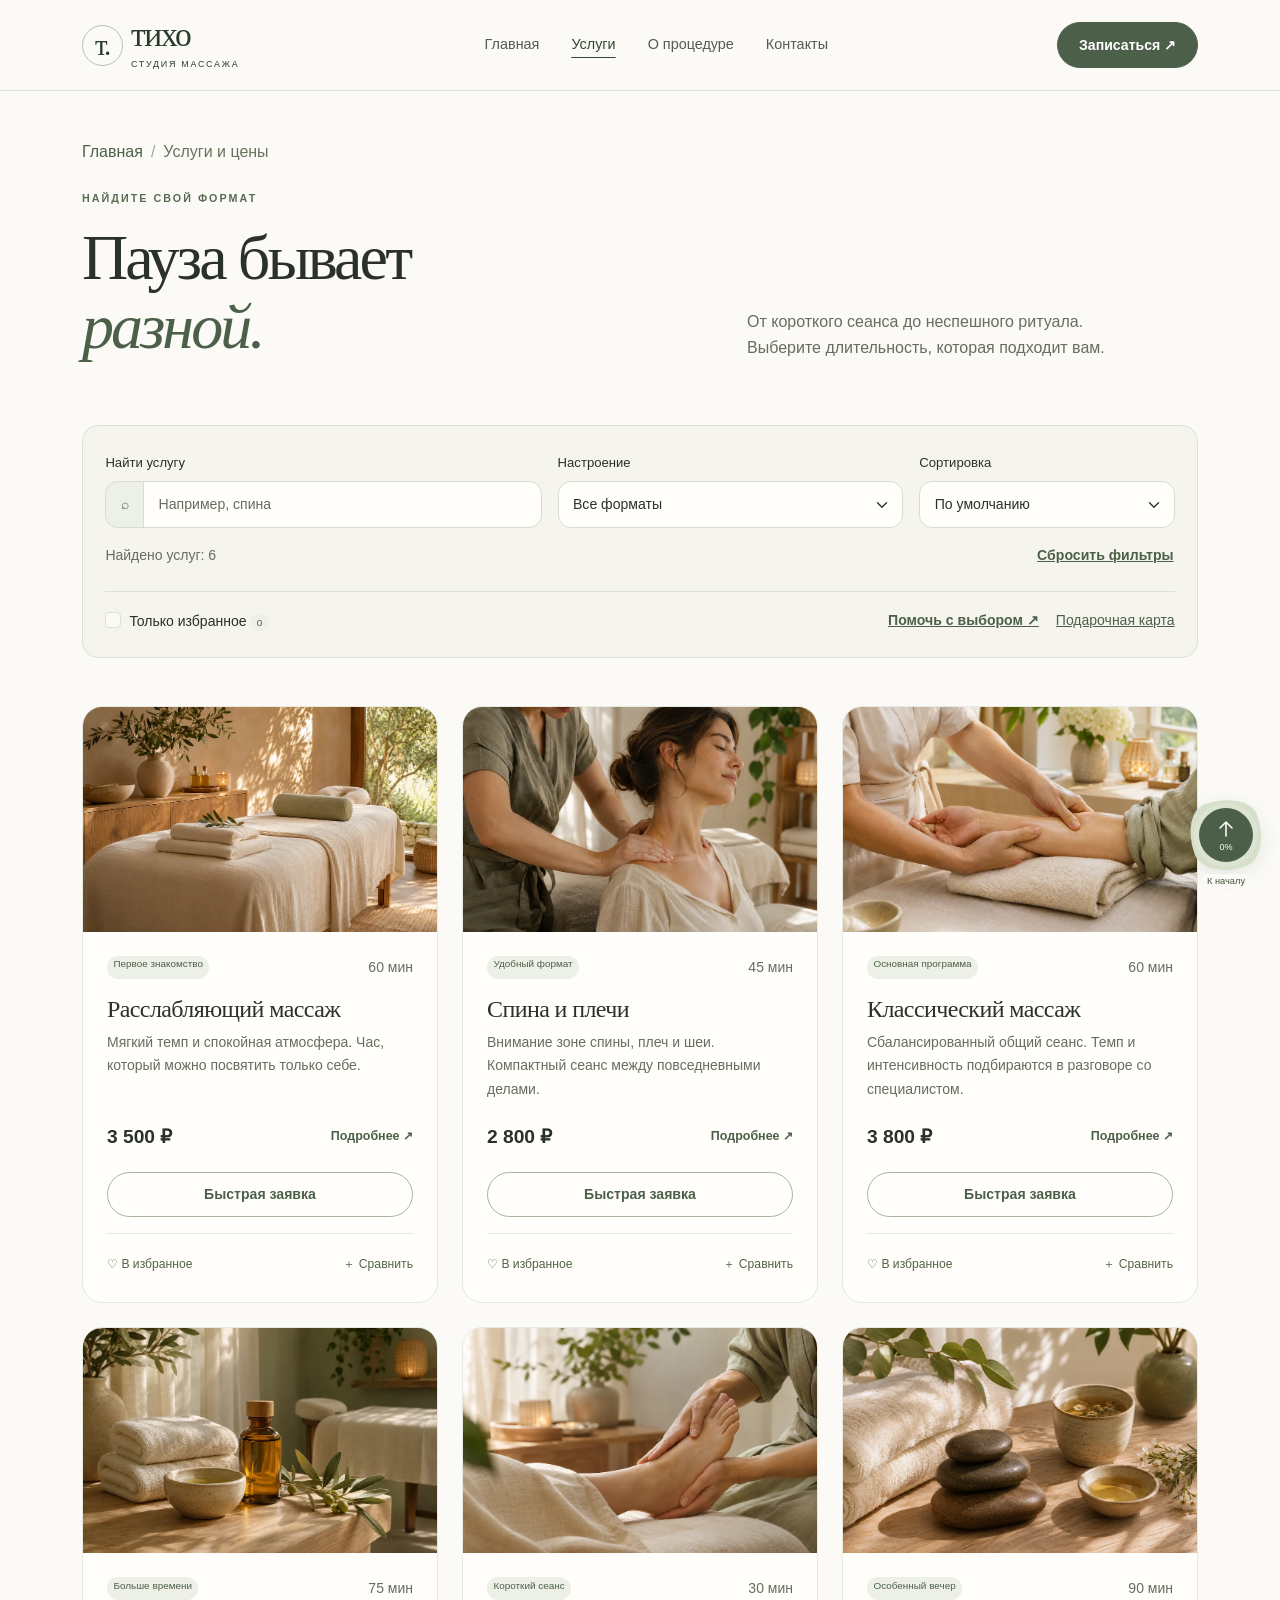
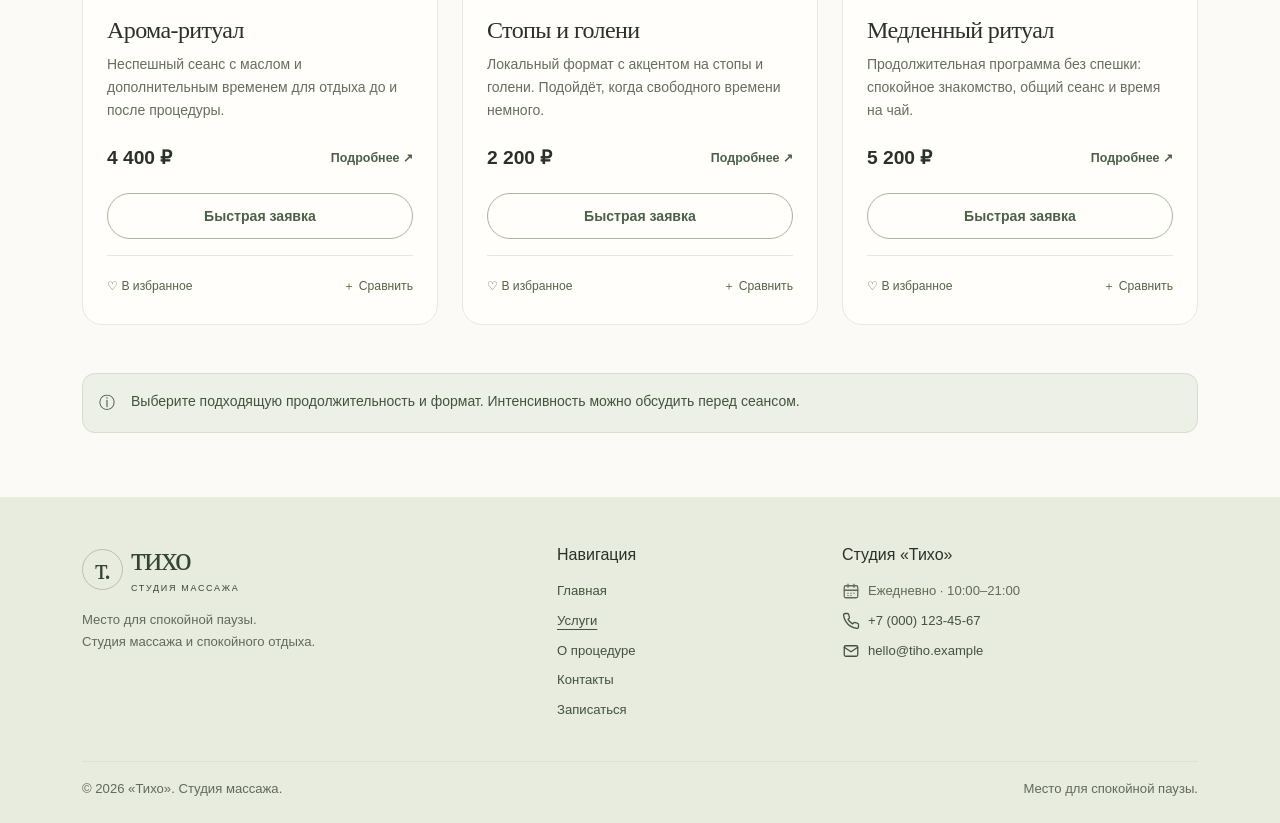
==== commit 0a1d8ae2: "style: add calendar, phone and mail icons to every footer" ====
--- a/catalog.html
+++ b/catalog.html
@@ -580,12 +580,19 @@
           </div>
           <div class="col-6 col-lg-4">
             <h2 class="h6 mb-3">Студия «Тихо»</h2>
-            <p class="footer-note">
-              <span>Ежедневно · 10:00–21:00</span>
-              <br>
-              <a href="tel:+70001234567">+7 (000) 123-45-67</a>
-              <br>
-              <a href="mailto:hello@tiho.example">hello@tiho.example</a>
+            <p class="footer-note d-flex flex-column gap-2">
+              <span class="d-flex align-items-center gap-2">
+                <svg class="flex-shrink-0" data-footer-icon="calendar" width="18" height="18" viewBox="0 0 24 24" fill="none" stroke="currentColor" stroke-width="1.7" stroke-linecap="round" stroke-linejoin="round" aria-hidden="true" focusable="false"><rect x="3" y="5" width="18" height="16" rx="2"></rect><path d="M8 3v4M16 3v4M3 11h18M8 15h.01M12 15h.01M16 15h.01M8 18h.01M12 18h.01"></path></svg>
+                <span>Ежедневно · 10:00–21:00</span>
+              </span>
+              <a class="d-flex align-items-center gap-2" href="tel:+70001234567">
+                <svg class="flex-shrink-0" data-footer-icon="phone" width="18" height="18" viewBox="0 0 24 24" fill="none" stroke="currentColor" stroke-width="1.7" stroke-linecap="round" stroke-linejoin="round" aria-hidden="true" focusable="false"><path d="M22 16.9v3a2 2 0 0 1-2.2 2 19.8 19.8 0 0 1-8.6-3.1 19.5 19.5 0 0 1-6-6 19.8 19.8 0 0 1-3.1-8.7A2 2 0 0 1 4.1 2h3a2 2 0 0 1 2 1.7c.1 1 .4 1.9.7 2.8a2 2 0 0 1-.5 2.1L8 9.9a16 16 0 0 0 6 6l1.3-1.3a2 2 0 0 1 2.1-.5c.9.3 1.9.6 2.8.7a2 2 0 0 1 1.8 2.1Z"></path></svg>
+                <span>+7 (000) 123-45-67</span>
+              </a>
+              <a class="d-flex align-items-center gap-2" href="mailto:hello@tiho.example">
+                <svg class="flex-shrink-0" data-footer-icon="mail" width="18" height="18" viewBox="0 0 24 24" fill="none" stroke="currentColor" stroke-width="1.7" stroke-linecap="round" stroke-linejoin="round" aria-hidden="true" focusable="false"><rect x="3" y="5" width="18" height="14" rx="2"></rect><path d="m3 7 9 6 9-6"></path></svg>
+                <span class="text-break">hello@tiho.example</span>
+              </a>
             </p>
           </div>
         </div>
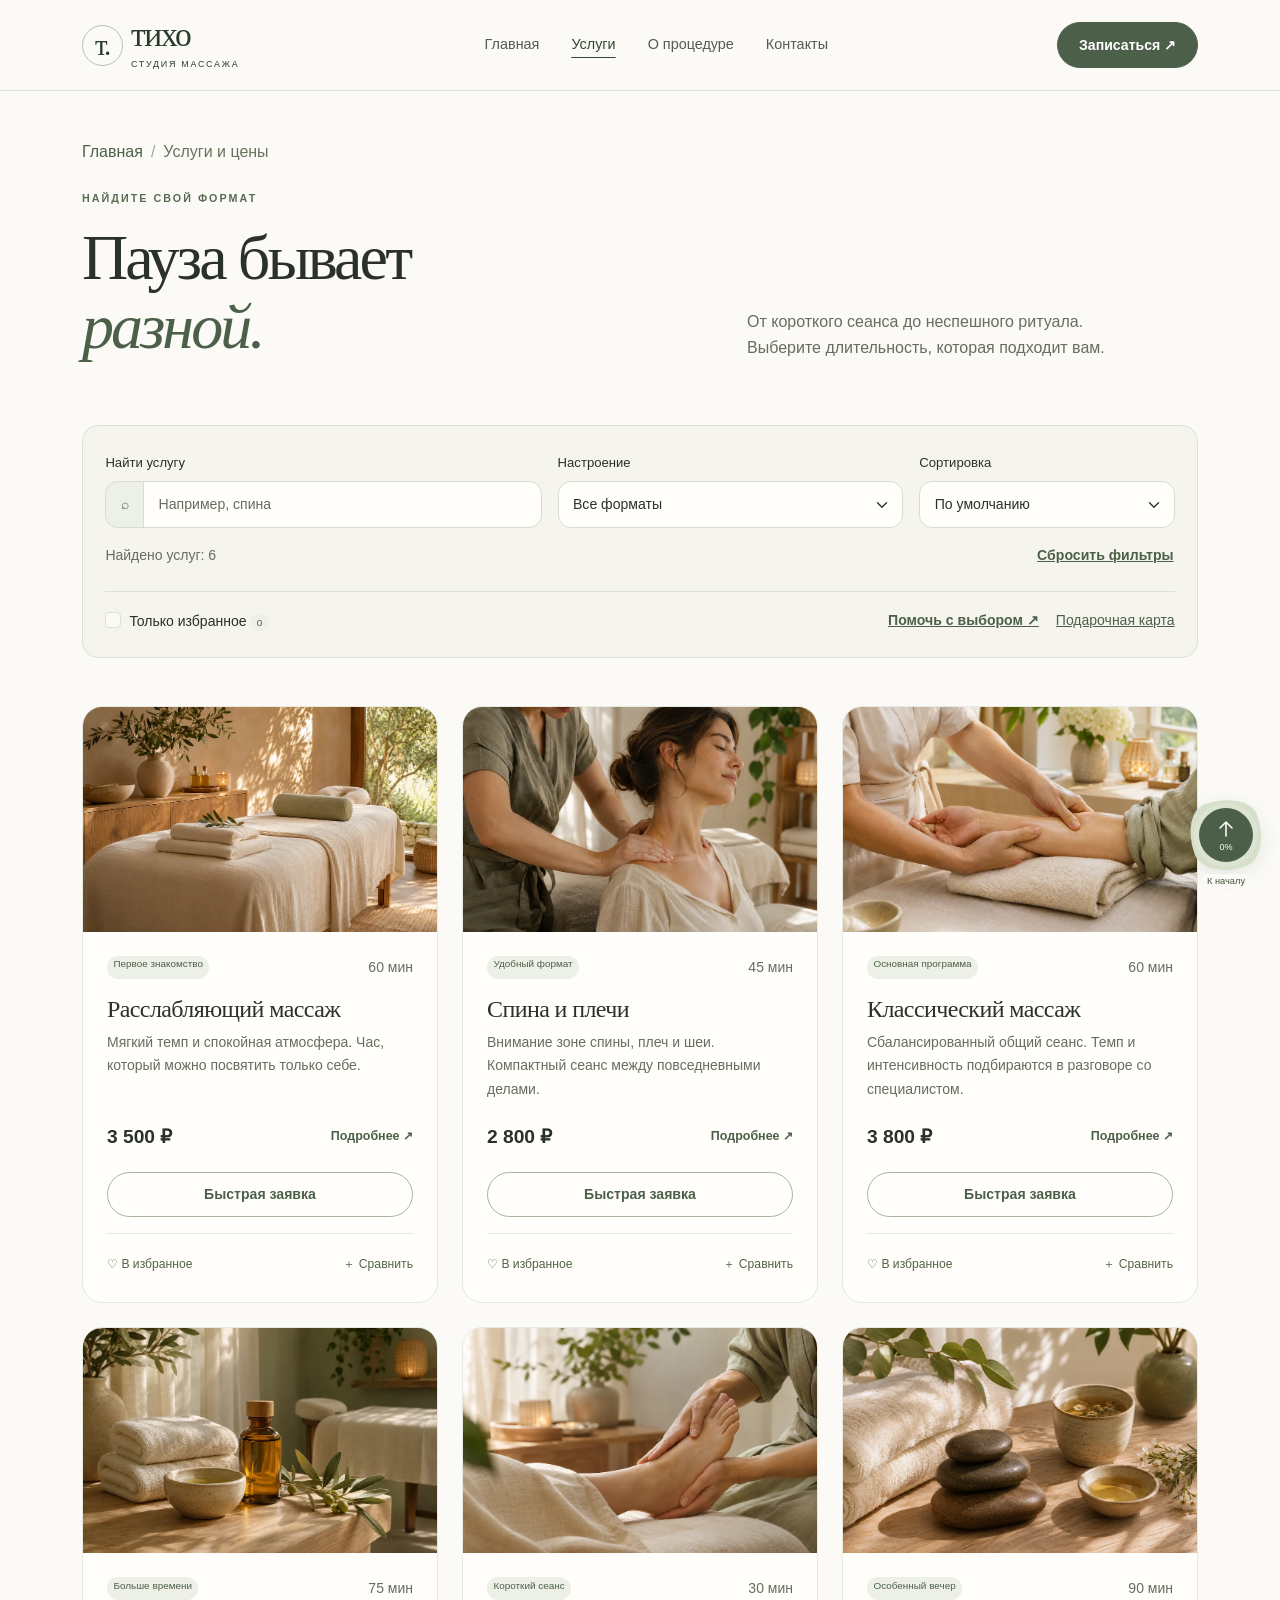
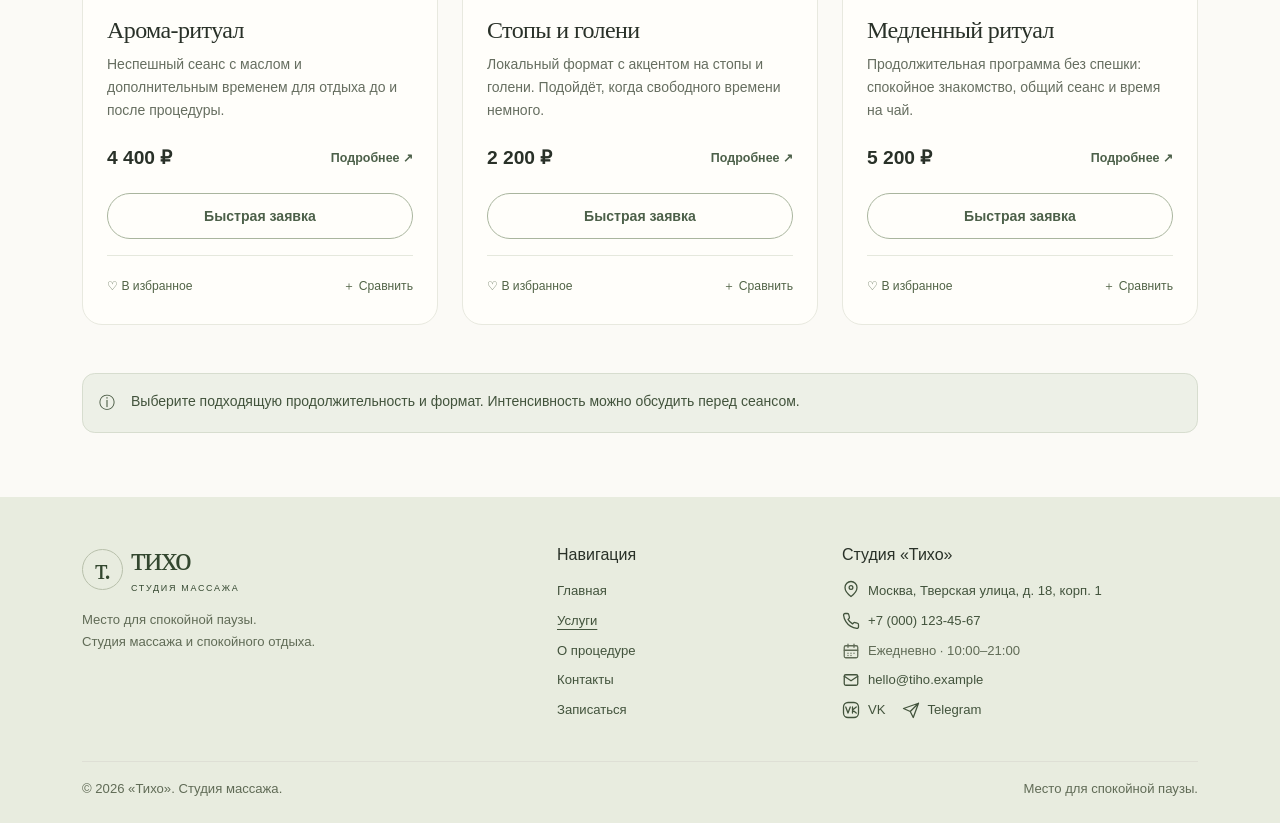
==== commit 4fc86916: "style: order footer contacts and add address and social icons" ====
--- a/catalog.html
+++ b/catalog.html
@@ -581,18 +581,30 @@
           <div class="col-6 col-lg-4">
             <h2 class="h6 mb-3">Студия «Тихо»</h2>
             <p class="footer-note d-flex flex-column gap-2">
-              <span class="d-flex align-items-center gap-2">
+              <a class="d-flex align-items-start gap-2" data-footer-field="address" href="https://yandex.com/maps/213/moscow/?ll=37.605086%2C55.765954&amp;pt=37.605086%2C55.765954&amp;z=17" target="_blank" rel="noopener noreferrer">
+                <svg class="flex-shrink-0" data-footer-icon="address" width="18" height="18" viewBox="0 0 24 24" fill="none" stroke="currentColor" stroke-width="1.7" stroke-linecap="round" stroke-linejoin="round" aria-hidden="true" focusable="false"><path d="M20 10c0 6-8 12-8 12S4 16 4 10a8 8 0 1 1 16 0Z"></path><circle cx="12" cy="10" r="2.5"></circle></svg>
+                <span>Москва, Тверская улица, д. 18, корп. 1</span>
+              </a>
+              <a data-footer-field="phone" class="d-flex align-items-center gap-2" href="tel:+70001234567">
+                <svg class="flex-shrink-0" data-footer-icon="phone" width="18" height="18" viewBox="0 0 24 24" fill="none" stroke="currentColor" stroke-width="1.7" stroke-linecap="round" stroke-linejoin="round" aria-hidden="true" focusable="false"><path d="M22 16.9v3a2 2 0 0 1-2.2 2 19.8 19.8 0 0 1-8.6-3.1 19.5 19.5 0 0 1-6-6 19.8 19.8 0 0 1-3.1-8.7A2 2 0 0 1 4.1 2h3a2 2 0 0 1 2 1.7c.1 1 .4 1.9.7 2.8a2 2 0 0 1-.5 2.1L8 9.9a16 16 0 0 0 6 6l1.3-1.3a2 2 0 0 1 2.1-.5c.9.3 1.9.6 2.8.7a2 2 0 0 1 1.8 2.1Z"></path></svg>
+                <span>+7 (000) 123-45-67</span>
+              </a>
+              <span data-footer-field="hours" class="d-flex align-items-center gap-2">
                 <svg class="flex-shrink-0" data-footer-icon="calendar" width="18" height="18" viewBox="0 0 24 24" fill="none" stroke="currentColor" stroke-width="1.7" stroke-linecap="round" stroke-linejoin="round" aria-hidden="true" focusable="false"><rect x="3" y="5" width="18" height="16" rx="2"></rect><path d="M8 3v4M16 3v4M3 11h18M8 15h.01M12 15h.01M16 15h.01M8 18h.01M12 18h.01"></path></svg>
                 <span>Ежедневно · 10:00–21:00</span>
               </span>
-              <a class="d-flex align-items-center gap-2" href="tel:+70001234567">
-                <svg class="flex-shrink-0" data-footer-icon="phone" width="18" height="18" viewBox="0 0 24 24" fill="none" stroke="currentColor" stroke-width="1.7" stroke-linecap="round" stroke-linejoin="round" aria-hidden="true" focusable="false"><path d="M22 16.9v3a2 2 0 0 1-2.2 2 19.8 19.8 0 0 1-8.6-3.1 19.5 19.5 0 0 1-6-6 19.8 19.8 0 0 1-3.1-8.7A2 2 0 0 1 4.1 2h3a2 2 0 0 1 2 1.7c.1 1 .4 1.9.7 2.8a2 2 0 0 1-.5 2.1L8 9.9a16 16 0 0 0 6 6l1.3-1.3a2 2 0 0 1 2.1-.5c.9.3 1.9.6 2.8.7a2 2 0 0 1 1.8 2.1Z"></path></svg>
-                <span>+7 (000) 123-45-67</span>
-              </a>
-              <a class="d-flex align-items-center gap-2" href="mailto:hello@tiho.example">
+              <a data-footer-field="email" class="d-flex align-items-center gap-2" href="mailto:hello@tiho.example">
                 <svg class="flex-shrink-0" data-footer-icon="mail" width="18" height="18" viewBox="0 0 24 24" fill="none" stroke="currentColor" stroke-width="1.7" stroke-linecap="round" stroke-linejoin="round" aria-hidden="true" focusable="false"><rect x="3" y="5" width="18" height="14" rx="2"></rect><path d="m3 7 9 6 9-6"></path></svg>
                 <span class="text-break">hello@tiho.example</span>
               </a>
+              <span class="d-flex flex-wrap align-items-center gap-3" data-footer-field="social" role="group" aria-label="Социальные сети">
+                <a class="d-inline-flex align-items-center gap-2" href="https://vk.com/" target="_blank" rel="noopener noreferrer" aria-label="VK — открыть сервис">
+                  <svg class="flex-shrink-0" data-footer-icon="vk" width="18" height="18" viewBox="0 0 24 24" fill="none" stroke="currentColor" stroke-width="1.7" stroke-linecap="round" stroke-linejoin="round" aria-hidden="true" focusable="false"><rect x="2" y="2" width="20" height="20" rx="6"></rect><path d="m5 8 3 8 3-8m3 0v8m0-4 5-4m-5 4 5 4"></path></svg><span>VK</span>
+                </a>
+                <a class="d-inline-flex align-items-center gap-2" href="https://telegram.org/" target="_blank" rel="noopener noreferrer" aria-label="Telegram — открыть сервис">
+                  <svg class="flex-shrink-0" data-footer-icon="telegram" width="18" height="18" viewBox="0 0 24 24" fill="none" stroke="currentColor" stroke-width="1.7" stroke-linecap="round" stroke-linejoin="round" aria-hidden="true" focusable="false"><path d="m22 3-7 19-4-8-9-4 20-7ZM22 3 11 14"></path></svg><span>Telegram</span>
+                </a>
+              </span>
             </p>
           </div>
         </div>
